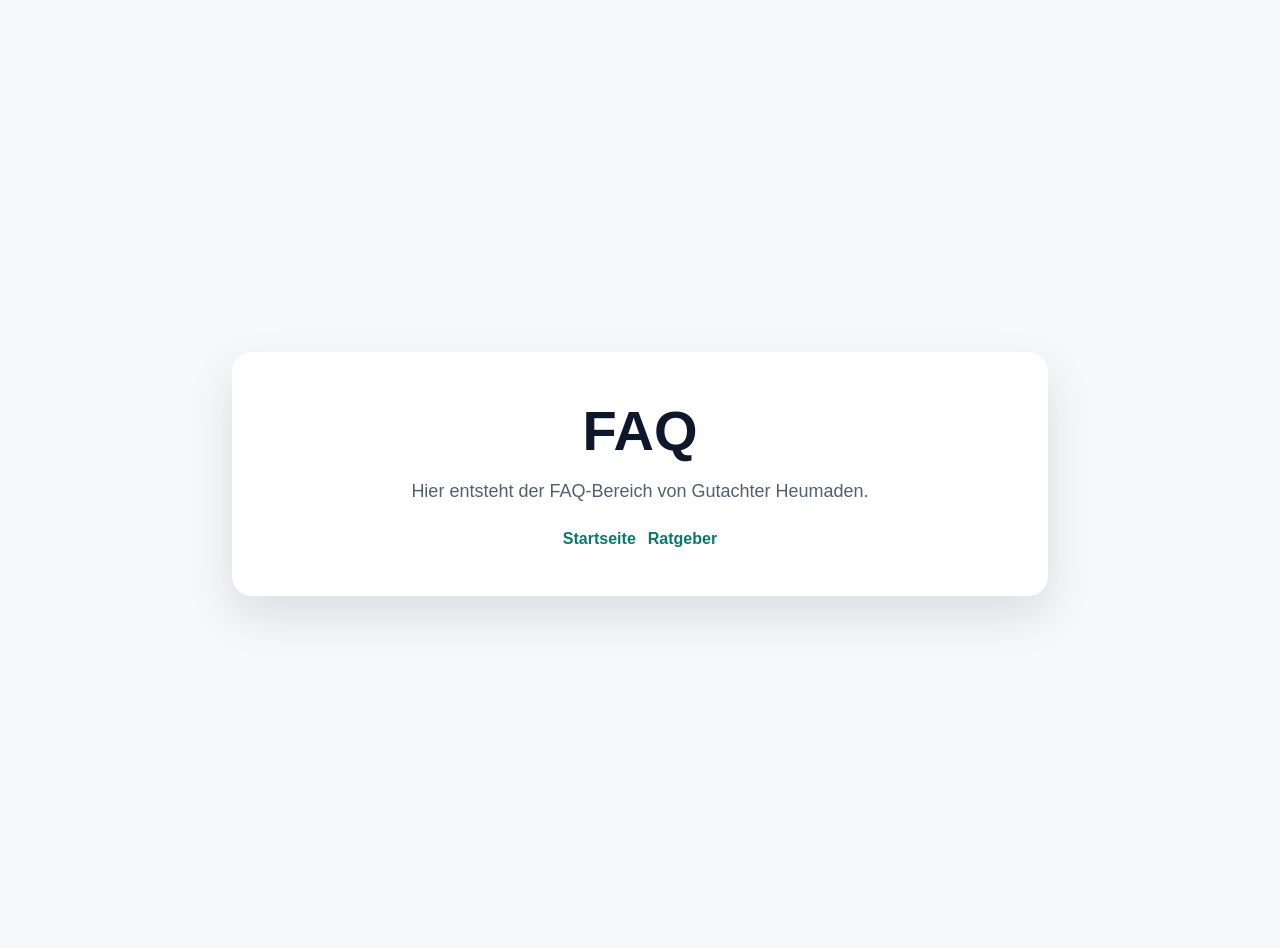
==== faq/index.html @ 3a368641 "Create static site structure" ====
<!doctype html>
<html lang="de">
<head>
  <meta charset="utf-8">
  <meta name="viewport" content="width=device-width, initial-scale=1">
  <title>FAQ | Gutachter Heumaden</title>
  <meta name="description" content="Häufige Fragen zu Gutachter Heumaden.">
  <link rel="stylesheet" href="../css/styles.css">
</head>
<body>
  <main>
    <h1>FAQ</h1>
    <p>Hier entsteht der FAQ-Bereich von Gutachter Heumaden.</p>
    <nav aria-label="Seitennavigation">
      <a href="../index.html">Startseite</a>
      <a href="../ratgeber/">Ratgeber</a>
    </nav>
  </main>
</body>
</html>
---- css/styles.css ----
:root {
  color-scheme: light;
  font-family: Arial, Helvetica, sans-serif;
  color: #1f2933;
  background: #f6f8fb;
}

body {
  margin: 0;
  min-height: 100vh;
  display: grid;
  place-items: center;
  padding: 24px;
}

main {
  width: min(720px, 100%);
  padding: 48px;
  border-radius: 20px;
  background: #ffffff;
  box-shadow: 0 20px 45px rgba(31, 41, 51, 0.12);
  text-align: center;
}

h1 {
  margin: 0 0 16px;
  font-size: clamp(2rem, 6vw, 3.5rem);
  line-height: 1.1;
  color: #0f172a;
}

p {
  margin: 0 auto 16px;
  max-width: 560px;
  font-size: 1.125rem;
  line-height: 1.6;
  color: #52606d;
}

nav {
  display: flex;
  flex-wrap: wrap;
  justify-content: center;
  gap: 12px;
  margin-top: 24px;
}

nav a {
  color: #0f766e;
  font-weight: 700;
  text-decoration: none;
}

nav a:hover,
nav a:focus {
  text-decoration: underline;
}
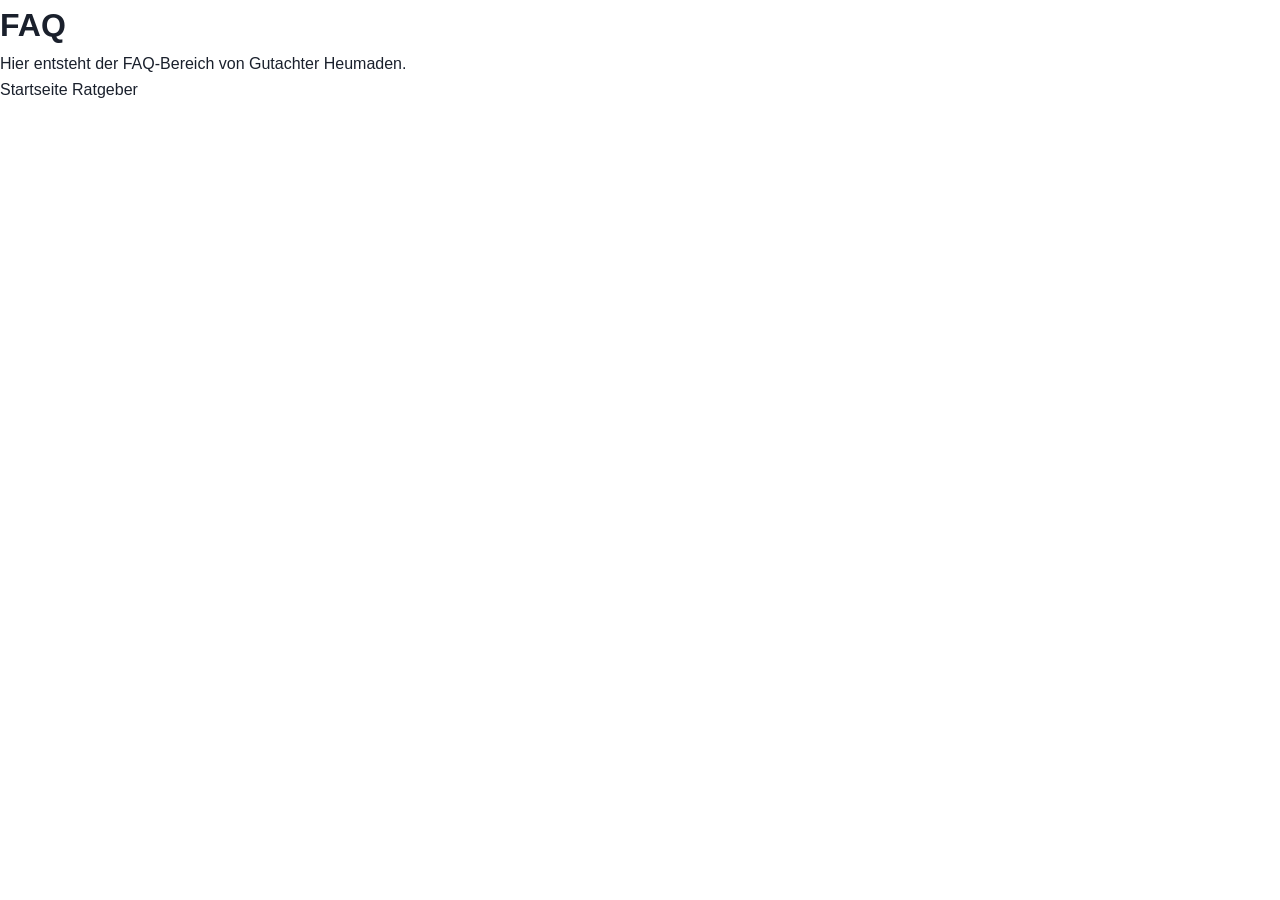
==== commit 3e5a71ed: "Optimize Gutachter Heumaden CSS" ====
--- a/faq/index.html
+++ b/faq/index.html
@@ -5,7 +5,7 @@
   <meta name="viewport" content="width=device-width, initial-scale=1">
   <title>FAQ | Gutachter Heumaden</title>
   <meta name="description" content="Häufige Fragen zu Gutachter Heumaden.">
-  <link rel="stylesheet" href="../css/styles.css">
+  <link rel="stylesheet" href="../css/style.css">
 </head>
 <body>
   <main>
--- a/css/style.css
+++ b/css/style.css
@@ -0,0 +1,4877 @@
+/* ========================================
+   Gutachter Heumaden — lokale Premium-Landingpage
+   Static Website Styles
+   ======================================== */
+
+/* Reset & Base */
+*, *::before, *::after {
+  box-sizing: border-box;
+  margin: 0;
+  padding: 0;
+}
+
+:root {
+  --primary: #1a365d;
+  --primary-light: #2d4a7c;
+  --accent: #E07A3A;
+  --accent-hover: #c96a2f;
+  --color-accent: var(--accent);
+  --accent-soft: rgba(224, 122, 58, 0.14);
+  --button-height: 54px;
+  --button-height-sm: 48px;
+  --button-radius: 14px;
+  --button-radius-lg: 20px;
+  --transition-fast: 0.2s ease;
+  --transition-base: 0.25s ease;
+  --text: #1a202c;
+  --text-light: #4a5568;
+  --bg: #ffffff;
+  --bg-alt: #f7fafc;
+  --bg-dark: #1a365d;
+  --border: #e2e8f0;
+  --radius: 12px;
+  --font-main: -apple-system, BlinkMacSystemFont, 'Segoe UI', Roboto, sans-serif;
+  --font-size-body: 1rem;
+  --line-height-body: 1.6;
+  --font-size-h2: clamp(1.6rem, 4vw, 2.2rem);
+  --line-height-h2: 1.25;
+  --font-size-h3: clamp(1.18rem, 2.5vw, 1.42rem);
+  --line-height-h3: 1.35;
+  --font-size-meta: 0.92rem;
+  --line-height-meta: 1.45;
+}
+
+html {
+  scroll-behavior: smooth;
+  scroll-padding-top: 80px;
+}
+
+body {
+  overflow-x: hidden;
+  font-family: var(--font-main);
+  color: var(--text);
+  background: var(--bg);
+  font-size: var(--font-size-body);
+  line-height: var(--line-height-body);
+  -webkit-font-smoothing: antialiased;
+}
+
+.container {
+  max-width: 1100px;
+  margin: 0 auto;
+  padding: 0 20px;
+}
+
+a {
+  color: inherit;
+  text-decoration: none;
+}
+
+img,
+svg {
+  max-width: 100%;
+}
+
+img {
+  display: block;
+}
+
+.header-spacer {
+  height: 70px;
+}
+
+
+/* ---- Header ---- */
+.header {
+  position: fixed;
+  top: 0;
+  left: 0;
+  right: 0;
+  z-index: 100;
+  background: var(--primary);
+  color: white;
+  height: 70px;
+  display: flex;
+  align-items: center;
+}
+
+.header-inner {
+  display: flex;
+  align-items: center;
+  justify-content: space-between;
+}
+
+.logo {
+  display: flex;
+  align-items: center;
+  gap: 10px;
+  font-weight: 700;
+  margin-right: 40px;
+}
+
+.logo-img {
+  width: 36px;
+  height: 36px;
+  border-radius: 4px;
+}
+
+.logo-text {
+  font-family: inherit;
+  font-size: 1.08rem;
+  font-weight: 650;
+  letter-spacing: 0.01em;
+}
+
+.nav {
+  display: flex;
+  gap: 24px;
+}
+
+.nav a {
+  font-family: inherit;
+  font-size: 0.93rem;
+  font-weight: 500;
+  letter-spacing: 0.01em;
+  opacity: 0.85;
+  transition: opacity var(--transition-fast);
+}
+
+.nav a:hover {
+  opacity: 1;
+}
+
+.menu-toggle {
+  display: none;
+  flex-direction: column;
+  gap: 5px;
+  background: none;
+  border: none;
+  cursor: pointer;
+  padding: 8px;
+  margin-left: auto;
+}
+
+.menu-toggle span {
+  display: block;
+  width: 24px;
+  height: 2px;
+  background: white;
+  border-radius: 2px;
+  transition: transform 0.3s, opacity 0.3s;
+}
+
+/* ---- Legal Pages Header & Utility Components ---- */
+.site-header {
+  position: sticky;
+  top: 0;
+  z-index: 90;
+  background: var(--primary);
+  color: #fff;
+  box-shadow: 0 8px 20px rgba(15, 23, 42, 0.12);
+}
+
+.site-header .nav {
+  min-height: 70px;
+  display: flex;
+  align-items: center;
+  justify-content: space-between;
+  gap: 24px;
+}
+
+.brand {
+  display: inline-flex;
+  align-items: center;
+  gap: 10px;
+  min-width: 0;
+  font-weight: 700;
+  letter-spacing: 0.01em;
+}
+
+.brand img {
+  width: 42px;
+  height: 42px;
+  border-radius: 6px;
+  flex: 0 0 auto;
+}
+
+.nav-toggle {
+  display: none;
+  min-height: 44px;
+  padding: 0 14px;
+  border: 1px solid rgba(255, 255, 255, 0.34);
+  border-radius: var(--button-radius);
+  background: rgba(255, 255, 255, 0.1);
+  color: #fff;
+  font: inherit;
+  font-weight: 650;
+}
+
+.nav-links {
+  list-style: none;
+  display: flex;
+  align-items: center;
+  gap: 18px;
+}
+
+.nav-links a {
+  opacity: 0.86;
+  font-size: 0.94rem;
+  font-weight: 550;
+  transition: opacity var(--transition-fast);
+}
+
+.nav-links a:hover {
+  opacity: 1;
+}
+
+.page {
+  padding-top: 72px;
+  padding-bottom: 72px;
+}
+
+.page h1,
+.page h2,
+.page h3 {
+  color: var(--primary);
+  line-height: 1.25;
+}
+
+.page h1 {
+  margin-bottom: 28px;
+  font-size: clamp(2rem, 5vw, 2.7rem);
+}
+
+.page h2 {
+  margin: 34px 0 12px;
+  font-size: clamp(1.35rem, 3vw, 1.65rem);
+}
+
+.page h3 {
+  margin: 24px 0 10px;
+  font-size: clamp(1.12rem, 2.4vw, 1.3rem);
+}
+
+.page p,
+.page li {
+  color: #2f425a;
+  line-height: 1.7;
+}
+
+.page ul {
+  margin: 0 0 18px 20px;
+}
+
+.page a {
+  color: var(--accent);
+  font-weight: 600;
+}
+
+.site-footer {
+  background: linear-gradient(180deg, #f9fbff 0%, #f3f7fc 100%);
+  color: #223548;
+  border-top: 1px solid #dfe8f3;
+  padding: 34px 0 24px;
+}
+
+.footer-grid {
+  display: grid;
+  grid-template-columns: minmax(0, 1.1fr) minmax(0, 1.4fr);
+  gap: 28px;
+  align-items: start;
+}
+
+.footer-brand {
+  margin-bottom: 10px;
+}
+
+.footer-grid p {
+  color: #4e647f;
+  line-height: 1.55;
+}
+
+.footer-button {
+  min-height: 44px;
+  padding: 0;
+  border: 0;
+  background: transparent;
+  color: #314d6d;
+  font: inherit;
+  font-size: 0.89rem;
+  font-weight: 500;
+  cursor: pointer;
+}
+
+.footer-button:hover {
+  color: #1f3958;
+}
+
+.copyright {
+  margin-top: 20px;
+  color: #5d728c;
+  font-size: 0.82rem;
+  text-align: center;
+}
+
+.button {
+  display: inline-flex;
+  align-items: center;
+  justify-content: center;
+  min-height: var(--button-height-sm);
+  padding: 0 22px;
+  border-radius: var(--button-radius);
+  border: 1px solid transparent;
+  background: var(--accent);
+  color: #fff;
+  font: inherit;
+  font-weight: 650;
+  cursor: pointer;
+  transition: background-color var(--transition-fast), border-color var(--transition-fast), transform var(--transition-fast);
+}
+
+.button:hover {
+  background: var(--accent-hover);
+}
+
+.button-secondary {
+  background: #fff;
+  color: var(--primary);
+  border-color: #cbd5e1;
+}
+
+.button-secondary:hover {
+  background: #f8fafc;
+}
+
+.cookie-banner {
+  position: fixed;
+  left: 20px;
+  right: 20px;
+  bottom: 20px;
+  z-index: 300;
+  max-width: 860px;
+  margin: 0 auto;
+  padding: 16px 18px;
+  border: 1px solid var(--border);
+  border-radius: 14px;
+  background: rgba(255, 255, 255, 0.98);
+  box-shadow: 0 14px 32px rgba(15, 23, 42, 0.18);
+}
+
+.cookie-banner[hidden] {
+  display: none;
+}
+
+.cookie-banner p {
+  color: #2f425a;
+  font-size: 0.95rem;
+  line-height: 1.5;
+}
+
+.actions {
+  display: flex;
+  flex-wrap: wrap;
+  gap: 10px;
+  margin-top: 12px;
+}
+
+.actions.compact {
+  justify-content: flex-end;
+}
+
+.floating-actions {
+  position: fixed;
+  right: 25px;
+  bottom: 25px;
+  z-index: 9999;
+}
+
+.floating-button {
+  display: inline-flex;
+  align-items: center;
+  justify-content: center;
+  min-height: 46px;
+  padding: 0 16px;
+  border-radius: 999px;
+  background: var(--accent);
+  color: #fff;
+  font-weight: 700;
+  box-shadow: 0 10px 24px rgba(224, 122, 58, 0.34);
+  transition: background-color var(--transition-fast), transform var(--transition-fast), box-shadow var(--transition-fast);
+}
+
+.floating-button:hover {
+  background: var(--accent-hover);
+  transform: translateY(-2px);
+  box-shadow: 0 12px 28px rgba(201, 106, 47, 0.36);
+}
+
+.floating-button.whatsapp {
+  background: #25D366;
+  box-shadow: 0 8px 22px rgba(15, 23, 42, 0.22);
+}
+
+.floating-button.whatsapp:hover {
+  background: #1ebe5d;
+}
+
+
+/* ---- Hero ---- */
+.hero {
+  position: relative;
+  min-height: 90vh;
+  display: flex;
+  align-items: center;
+  justify-content: center;
+  background: url('../images/blauer-kotfluegel-unfallschaden.webp') center/cover no-repeat;
+  color: white;
+  text-align: center;
+  padding: 120px 20px 80px;
+}
+
+.hero-overlay {
+  position: absolute;
+  inset: 0;
+  background:
+    radial-gradient(circle at 50% 34%, rgba(255, 255, 255, 0.08) 0%, rgba(255, 255, 255, 0) 34%),
+    linear-gradient(180deg, rgba(12, 28, 52, 0.9) 0%, rgba(26, 54, 93, 0.76) 48%, rgba(12, 28, 52, 0.82) 100%);
+}
+
+.hero-cost-badge {
+  position: absolute;
+  top: 74px;
+  right: clamp(18px, 5vw, 80px);
+  z-index: 1;
+  width: clamp(160px, 18vw, 230px);
+  aspect-ratio: 1 / 1;
+}
+
+.hero-cost-badge-svg {
+  width: 100%;
+  height: 100%;
+  display: block;
+}
+
+.hero-cost-badge-shape {
+  fill: url(#heroBadgeGradient);
+  stroke: rgba(255, 244, 226, 0.62);
+  stroke-width: 1.35;
+  filter: url(#heroBadgeDropShadow);
+}
+
+.hero-cost-badge-highlight {
+  fill: url(#heroBadgeInnerGlow);
+  stroke: rgba(255, 255, 255, 0.14);
+  stroke-width: 0.85;
+  opacity: 0.88;
+}
+
+.hero-cost-badge-text {
+  fill: rgba(255, 251, 244, 0.99);
+  font-family: "Poppins", sans-serif;
+  font-size: 24px;
+  font-weight: 600;
+  letter-spacing: 0.006em;
+  text-shadow: 0 0.8px 1.6px rgba(38, 23, 12, 0.18);
+}
+
+.hero-content {
+  position: relative;
+  z-index: 1;
+  width: min(100%, 760px);
+  max-width: 760px;
+  transform: translateY(-24px);
+}
+
+.hero-badge {
+  display: inline-block;
+  max-width: 100%;
+  font-size: 1.03rem;
+  font-weight: 600;
+  letter-spacing: 2.3px;
+  color: var(--accent);
+  margin-bottom: 20px;
+}
+
+.hero h1 {
+  font-family: Georgia, serif;
+  font-size: clamp(2rem, 6vw, 3.5rem);
+  font-weight: 700;
+  line-height: 1.15;
+  margin-bottom: 20px;
+}
+
+.hero-sub {
+  font-size: 1.1rem;
+  opacity: 0.9;
+  margin-bottom: 32px;
+  max-width: 620px;
+  margin-left: auto;
+  margin-right: auto;
+}
+
+.hero-buttons {
+  display: flex;
+  gap: 12px;
+  justify-content: center;
+  align-items: center;
+  flex-wrap: wrap;
+}
+
+.hero-primary-group {
+  display: flex;
+}
+
+.hero-main-cta-desktop {
+  display: inline;
+}
+
+.hero-main-cta-mobile {
+  display: none;
+}
+
+.hero-icon-cta {
+  display: none;
+  min-width: 44px;
+  min-height: 44px;
+  padding: 0;
+}
+
+
+.hero-mobile-only {
+  display: none;
+}
+
+@media (max-width: 1023px) {
+  .hero-mobile-only {
+    display: inline-flex;
+  }
+}
+
+@media (min-width: 1024px) {
+  .hero-cta-phone,
+  .hero-cta-whatsapp {
+    display: none !important;
+  }
+}
+
+.hero-main-cta {
+  min-height: 44px;
+}
+
+.hero-icon-cta-phone,
+.hero-icon-cta-whatsapp,
+.process-card-cta-phone,
+.process-card-cta-whatsapp {
+  color: #fff;
+}
+
+
+.hero-about-cta {
+  min-height: 44px;
+}
+
+.hero-services-cta {
+  display: none;
+}
+
+.cost-footnote {
+  margin: 20px auto 0;
+  max-width: 760px;
+  font-size: 0.82rem;
+  line-height: 1.5;
+  color: rgba(255, 255, 255, 0.9);
+  text-align: center;
+  text-wrap: balance;
+}
+
+/* ---- Buttons ---- */
+.btn {
+  display: inline-flex;
+  align-items: center;
+  justify-content: center;
+  gap: 8px;
+  min-height: var(--button-height-sm);
+  padding: 0 24px;
+  font-family: inherit;
+  font-size: 0.98rem;
+  font-weight: 650;
+  line-height: 1.1;
+  letter-spacing: 0.01em;
+  text-align: center;
+  border-radius: var(--button-radius);
+  border: 1px solid transparent;
+  cursor: pointer;
+  touch-action: manipulation;
+  transition: background-color var(--transition-fast), border-color var(--transition-fast), box-shadow var(--transition-fast), transform var(--transition-fast);
+}
+
+.btn svg {
+  display: block;
+  flex: 0 0 auto;
+}
+
+.btn:active {
+  transform: scale(0.98);
+}
+
+.btn-primary {
+  background: var(--accent);
+  color: white;
+  box-shadow: 0 8px 18px rgba(224, 122, 58, 0.24);
+}
+
+.btn-primary:hover {
+  background: var(--accent-hover);
+  box-shadow: 0 10px 22px rgba(201, 106, 47, 0.3);
+}
+
+.btn-secondary {
+  background: rgba(255, 255, 255, 0.14);
+  color: white;
+  border-color: rgba(255, 255, 255, 0.34);
+}
+
+.btn-secondary:hover {
+  background: rgba(255, 255, 255, 0.24);
+  border-color: rgba(255, 255, 255, 0.5);
+}
+
+.btn-full {
+  width: 100%;
+}
+
+.btn-ghost {
+  background: transparent;
+  color: var(--primary);
+  border-color: #cbd5e1;
+  box-shadow: none;
+}
+
+.btn-ghost:hover {
+  background: #f8fafc;
+  border-color: #b8c6d8;
+}
+
+
+.legal-title {
+  font-family: inherit;
+  font-size: 2rem;
+  line-height: 1.25;
+  margin-bottom: 32px;
+  font-weight: 700;
+  letter-spacing: 0.01em;
+}
+
+/* ---- Sections ---- */
+.section {
+  padding: 64px 0;
+}
+
+.section-alt {
+  background: var(--bg-alt);
+}
+
+.section-dark {
+  background: var(--bg-dark);
+  color: white;
+}
+
+.section-title {
+  font-family: var(--font-main);
+  font-size: var(--font-size-h2);
+  font-weight: 700;
+  line-height: var(--line-height-h2);
+  letter-spacing: 0.01em;
+  text-align: center;
+  margin-bottom: 12px;
+}
+
+.section-title.light {
+  color: white;
+}
+
+.section-subtitle {
+  text-align: center;
+  color: var(--text-light);
+  max-width: 600px;
+  margin: 0 auto 48px;
+  font-size: 1rem;
+}
+
+.section-subtitle.light {
+  color: rgba(255,255,255,0.7);
+}
+
+.section-note {
+  text-align: center;
+  margin-top: 32px;
+  font-weight: 600;
+  color: var(--accent);
+  font-size: 1rem;
+}
+
+/* ---- Grid ---- */
+.grid {
+  display: grid;
+  gap: 20px;
+}
+
+.grid-2 {
+  grid-template-columns: repeat(2, 1fr);
+}
+
+/* ---- Cards (Leistungen) ---- */
+.card {
+  background: white;
+  border: 1px solid var(--border);
+  border-radius: var(--radius);
+  padding: 28px;
+  transition: box-shadow 0.3s ease, transform 0.3s ease, border-color 0.3s ease;
+}
+
+.card:hover {
+  box-shadow: 0 18px 44px rgba(15, 23, 42, 0.12);
+  transform: translateY(-4px);
+  border-color: #d3dce7;
+}
+
+.card-icon {
+  display: inline-flex;
+  align-items: center;
+  justify-content: center;
+  width: 48px;
+  height: 48px;
+  background: #fff3e8;
+  color: var(--accent);
+  border-radius: 10px;
+  margin-bottom: 16px;
+}
+
+.card h3 {
+  font-family: var(--font-main);
+  font-size: var(--font-size-h3);
+  font-weight: 700;
+  line-height: var(--line-height-h3);
+  margin-bottom: 8px;
+}
+
+.card p {
+  color: var(--text-light);
+  font-size: 1rem;
+}
+
+.services-grid {
+  gap: 26px;
+}
+
+.service-card {
+  position: relative;
+  display: flex;
+  flex-direction: column;
+  padding: 24px;
+  border-radius: 16px;
+  background: linear-gradient(180deg, #ffffff 0%, #fbfdff 100%);
+  height: 100%;
+}
+
+.service-card .card-icon {
+  width: 54px;
+  height: 54px;
+  border-radius: 14px;
+  margin-bottom: 18px;
+  background: linear-gradient(145deg, #fff4ea, #ffe9d8);
+  box-shadow: inset 0 0 0 1px rgba(224, 122, 58, 0.18);
+}
+
+.service-card h3 {
+  font-family: var(--font-main);
+  font-size: var(--font-size-h3);
+  font-weight: 700;
+  line-height: var(--line-height-h3);
+  color: #12253f;
+  margin-bottom: 10px;
+}
+
+.service-card > p {
+  margin-bottom: 14px;
+  line-height: 1.6;
+}
+
+.service-points {
+  list-style: none;
+  margin: 0;
+  display: grid;
+  gap: 8px;
+}
+
+.service-points li {
+  position: relative;
+  padding-left: 18px;
+  color: #334155;
+  font-size: var(--font-size-body);
+  line-height: var(--line-height-body);
+}
+
+.service-points li::before {
+  content: "";
+  position: absolute;
+  left: 0;
+  top: 0.58rem;
+  width: 8px;
+  height: 8px;
+  border-radius: 50%;
+  background: var(--accent);
+  box-shadow: 0 0 0 4px rgba(224, 122, 58, 0.14);
+}
+
+.service-note {
+  margin-top: auto;
+  color: #1f3f68;
+  font-weight: 600;
+  font-size: var(--font-size-meta);
+  line-height: var(--line-height-meta);
+  border-top: 1px solid #e2e8f0;
+  padding-top: 14px;
+}
+
+.services-trust-block {
+  margin-top: 42px;
+  padding: 34px;
+  border-radius: 18px;
+  border: 1px solid #d7e2ee;
+  background: linear-gradient(160deg, #fafdff 0%, #eff5fc 100%);
+  box-shadow: 0 14px 34px rgba(15, 23, 42, 0.06);
+}
+
+.services-trust-block h3,
+.services-trust-title {
+  font-family: var(--font-main);
+  font-size: var(--font-size-h3);
+  font-weight: 700;
+  line-height: var(--line-height-h3);
+  color: #12253f;
+  margin-bottom: 10px;
+}
+
+.services-trust-intro {
+  color: #3b4d65;
+  max-width: 78ch;
+  line-height: 1.65;
+  margin-bottom: 24px;
+}
+
+.services-trust-columns {
+  display: grid;
+  grid-template-columns: repeat(3, minmax(0, 1fr));
+  gap: 30px;
+}
+
+.services-trust-group {
+  min-width: 0;
+}
+
+.services-trust-group + .services-trust-group {
+  border-left: 1px solid #d4e0ed;
+  padding-left: 30px;
+}
+
+.services-trust-group h3 {
+  margin: 0 0 14px;
+  font-family: var(--font-main);
+  font-size: var(--font-size-h3);
+  line-height: var(--line-height-h3);
+  font-weight: 700;
+  letter-spacing: 0.01em;
+  color: #1f3a59;
+}
+
+.services-trust-list {
+  list-style: none;
+  display: grid;
+  gap: 12px;
+}
+
+.services-trust-list li {
+  position: relative;
+  padding-left: 32px;
+  color: #2f425a;
+  line-height: 1.58;
+}
+
+.services-trust-list li::before {
+  content: "✓";
+  position: absolute;
+  left: 0;
+  top: 0.12rem;
+  width: 20px;
+  height: 20px;
+  display: inline-flex;
+  align-items: center;
+  justify-content: center;
+  border-radius: 999px;
+  background: var(--accent-soft);
+  box-shadow: inset 0 0 0 1px rgba(224, 122, 58, 0.24);
+  color: var(--accent);
+  font-weight: 700;
+  font-size: 0.82rem;
+}
+
+.process-section {
+  margin-top: 42px;
+}
+
+.process-section-header {
+  margin-bottom: 20px;
+  text-align: center;
+}
+
+.process-title {
+  font-family: var(--font-main);
+  font-size: var(--font-size-h3);
+  line-height: var(--line-height-h3);
+  font-weight: 700;
+  color: #12253f;
+  margin-bottom: 12px;
+}
+
+.process-intro {
+  color: #3b4d65;
+  max-width: 760px;
+  margin: 0 auto;
+}
+
+.process-slider-wrap {
+  position: relative;
+  display: flex;
+  align-items: center;
+  gap: 12px;
+  overflow: visible;
+}
+
+.process-slider {
+  --process-columns: 3;
+  --process-gap: 18px;
+  display: grid;
+  grid-auto-flow: column;
+  grid-auto-rows: 1fr;
+  grid-auto-columns: calc((100% - (var(--process-columns) - 1) * var(--process-gap)) / var(--process-columns));
+  align-items: stretch;
+  gap: var(--process-gap);
+  overflow-x: auto;
+  scroll-snap-type: x mandatory;
+  scroll-behavior: smooth;
+  scrollbar-width: none;
+  -webkit-overflow-scrolling: touch;
+  width: 100%;
+  padding: 4px 0 10px;
+}
+
+.process-slider::-webkit-scrollbar {
+  display: none;
+}
+
+.process-card {
+  display: flex;
+  flex-direction: column;
+  align-items: center;
+  justify-content: flex-start;
+  gap: 10px;
+  text-align: center;
+  scroll-snap-align: start;
+  min-height: 292px;
+  height: 100%;
+  border: 1px solid #dce6f1;
+  border-radius: 20px;
+  background: #ffffff;
+  padding: 22px 20px 20px;
+  box-shadow: 0 10px 30px rgba(15, 23, 42, 0.08);
+  transition: transform 0.25s ease, box-shadow 0.25s ease, opacity 0.25s ease, border-color 0.25s ease;
+  transform-origin: center center;
+  opacity: 0.72;
+}
+
+.process-card-dummy {
+  align-items: stretch;
+  justify-content: flex-start;
+  background: var(--primary);
+  border-color: #dce6f1;
+  box-shadow: 0 10px 30px rgba(15, 23, 42, 0.08);
+  opacity: 1;
+  pointer-events: none;
+  overflow: hidden;
+  padding: 0;
+}
+
+.process-card-dummy-image {
+  width: 100%;
+  height: 62%;
+  object-fit: cover;
+  display: block;
+  flex: 0 0 62%;
+}
+
+.process-card-dummy::after {
+  content: "";
+  display: block;
+  width: 100%;
+  flex: 1 1 auto;
+  background: var(--primary);
+}
+
+
+.process-card-dummy-left,
+.process-card-dummy-right {
+  align-items: center;
+  justify-content: center;
+}
+
+.process-card-dummy-left::after,
+.process-card-dummy-right::after {
+  display: none;
+}
+
+.process-card-dummy-left .process-card-dummy-image,
+.process-card-dummy-right .process-card-dummy-image {
+  width: 100%;
+  height: 100%;
+  max-width: 100%;
+  max-height: 100%;
+  object-fit: contain;
+  object-position: center center;
+  display: block;
+  flex: 0 1 auto;
+}
+
+.process-card.card-0 .process-card-image-wrapper,
+.process-card.card-7 .process-card-image-wrapper {
+  width: 100%;
+  height: 100%;
+  display: flex;
+  align-items: center;
+  justify-content: center;
+  background: var(--primary);
+  padding: 0;
+  margin: 0;
+  overflow: hidden;
+  box-sizing: border-box;
+}
+
+.process-card.card-0 .process-card-dummy-image,
+.process-card.card-7 .process-card-dummy-image {
+  display: block;
+  max-width: 100%;
+  max-height: 100%;
+  width: auto;
+  height: auto;
+  object-fit: contain;
+  object-position: center center;
+  margin: 0 auto;
+}
+
+.process-step-badge {
+  display: inline-flex;
+  align-items: center;
+  justify-content: center;
+  min-height: 30px;
+  padding: 6px 12px;
+  border-radius: 999px;
+  margin-bottom: 8px;
+  background: var(--accent-soft);
+  color: #a5511f;
+  font-size: 0.84rem;
+  font-weight: 700;
+  letter-spacing: 0.01em;
+}
+
+.process-card-cta-wrap {
+  display: flex;
+  justify-content: center;
+  margin-top: 12px;
+  width: 100%;
+}
+
+.process-card-cta-highlight {
+  min-width: 168px;
+}
+
+.process-card-title {
+  color: #12253f;
+  font-family: var(--font-main);
+  font-size: 1.12rem;
+  line-height: 1.45;
+  font-weight: 700;
+  margin: 0;
+  min-height: 3.2rem;
+  display: flex;
+  align-items: center;
+  justify-content: center;
+}
+
+.process-card-text {
+  color: #3f5168;
+  font-size: 0.98rem;
+  line-height: 1.5;
+  width: 100%;
+  max-width: 34ch;
+  margin: 0 auto;
+  min-height: 7.2em;
+  display: flex;
+  align-items: flex-start;
+  text-wrap: pretty;
+}
+
+.process-card-ctas {
+  display: flex;
+  gap: 10px;
+  justify-content: center;
+  flex-wrap: wrap;
+  margin-top: auto;
+  padding-top: 8px;
+}
+
+.process-card-cta {
+  display: inline-flex;
+  align-items: center;
+  justify-content: center;
+  gap: 7px;
+  min-height: 40px;
+  padding: 8px 14px;
+  border-radius: 14px;
+  border: 0;
+  text-decoration: none;
+  font-size: 0.86rem;
+  font-weight: 650;
+  line-height: 1;
+  color: #fff;
+  background: var(--accent);
+  box-shadow: 0 8px 16px rgba(224, 122, 58, 0.24);
+  transition: background-color 0.25s ease, transform 0.25s ease, box-shadow 0.25s ease;
+}
+
+.process-card.is-active {
+  transform: scale(1.035);
+  border-color: rgba(224, 122, 58, 0.35);
+  box-shadow: 0 22px 45px rgba(15, 23, 42, 0.16);
+  opacity: 1;
+  z-index: 2;
+}
+
+.process-nav,
+.process-nav-prev,
+.process-nav-next {
+  width: 42px;
+  height: 42px;
+  border: 1px solid #d2dfec;
+  border-radius: 999px;
+  background: #fff;
+  color: #2a4769;
+  box-shadow: 0 8px 18px rgba(15, 23, 42, 0.1);
+  cursor: pointer;
+  transition: background-color 0.2s ease, border-color 0.2s ease, transform 0.2s ease;
+}
+
+.process-nav:hover,
+.process-nav-prev:hover,
+.process-nav-next:hover {
+  background: #f4f8fc;
+  border-color: #becfe1;
+  transform: translateY(-1px);
+}
+
+.process-nav:disabled,
+.process-nav-prev:disabled,
+.process-nav-next:disabled {
+  opacity: 0.4;
+  cursor: not-allowed;
+  transform: none;
+}
+
+.process-dots {
+  display: flex;
+  justify-content: center;
+  align-items: center;
+  gap: 8px;
+  margin-top: 18px;
+}
+
+.process-dot {
+  width: 8px;
+  height: 8px;
+  border-radius: 999px;
+  border: 0;
+  padding: 0;
+  background: #d6dbe2;
+  cursor: pointer;
+  transition: width 0.25s ease, transform 0.2s ease, background-color 0.25s ease;
+}
+
+.process-dot.is-active {
+  background: var(--accent);
+  width: 22px;
+  transform: none;
+}
+
+@media (hover: hover) and (pointer: fine) {
+  .process-card:hover {
+    transform: translateY(-6px);
+    box-shadow: 0 20px 40px rgba(15, 23, 42, 0.12);
+    opacity: 0.92;
+  }
+
+  .process-card.is-active:hover {
+    transform: scale(1.035) translateY(-4px);
+    box-shadow: 0 24px 48px rgba(15, 23, 42, 0.18);
+    opacity: 1;
+  }
+
+  .process-card-dummy:hover,
+  .process-card-dummy.is-active:hover {
+    transform: none;
+    box-shadow: 0 14px 34px rgba(17, 45, 33, 0.24);
+    opacity: 1;
+  }
+
+  .process-card-cta:hover {
+    background: var(--accent-hover);
+    transform: translateY(-2px);
+    box-shadow: 0 12px 20px rgba(201, 106, 47, 0.28);
+  }
+}
+
+/* ---- About ---- */
+.about-grid {
+  display: grid;
+  grid-template-columns: 300px 1fr;
+  gap: 48px;
+  align-items: start;
+}
+
+.about-image img {
+  width: 100%;
+  height: auto;
+  border-radius: var(--radius);
+  object-fit: cover;
+}
+
+.about-text h2 {
+  font-family: var(--font-main);
+  font-size: var(--font-size-h2);
+  line-height: var(--line-height-h2);
+  letter-spacing: 0.01em;
+  margin-bottom: 8px;
+}
+
+.about-location {
+  color: var(--accent);
+  font-weight: 500;
+  font-family: var(--font-main);
+  font-size: var(--font-size-body);
+  line-height: var(--line-height-body);
+  margin-bottom: 20px;
+}
+
+.about-text p {
+  color: var(--text-light);
+  font-family: var(--font-main);
+  font-size: var(--font-size-body);
+  line-height: var(--line-height-body);
+  margin-bottom: 16px;
+}
+
+.about-trust-title {
+  color: var(--text-light);
+  font-family: var(--font-main);
+  font-size: var(--font-size-h3);
+  font-weight: 700;
+  line-height: var(--line-height-h3);
+  margin-bottom: 16px;
+}
+
+.about-trust-list {
+  margin: 0 0 16px;
+  padding-left: 1.2rem;
+  list-style: disc;
+}
+
+.about-trust-list li {
+  color: var(--text-light);
+  font-family: var(--font-main);
+  font-size: var(--font-size-body);
+  line-height: var(--line-height-body);
+  margin-bottom: 10px;
+}
+
+.about-badges {
+  display: flex;
+  flex-wrap: wrap;
+  gap: 8px;
+  margin-top: 20px;
+}
+
+.badge {
+  display: inline-block;
+  padding: 6px 14px;
+  background: #e8f0fe;
+  color: var(--primary);
+  border-radius: 20px;
+  font-family: var(--font-main);
+  font-size: var(--font-size-meta);
+  font-weight: 500;
+  line-height: var(--line-height-meta);
+}
+
+/* ---- Tags (Einzugsgebiet) ---- */
+.tags {
+  display: flex;
+  flex-wrap: wrap;
+  gap: 10px;
+  justify-content: center;
+  margin-bottom: 32px;
+}
+
+.tag {
+  display: inline-flex;
+  align-items: center;
+  gap: 6px;
+  padding: 8px 16px;
+  border: 1px solid var(--border);
+  border-radius: 20px;
+  font-family: var(--font-main);
+  font-size: var(--font-size-meta);
+  line-height: var(--line-height-meta);
+  background: white;
+}
+
+.map-container {
+  min-height: 350px;
+  border-radius: var(--radius);
+  overflow: hidden;
+  box-shadow: 0 2px 12px rgba(0,0,0,0.1);
+  border: 1px solid var(--border);
+  background: #f8fafc;
+}
+
+.map-container iframe {
+  width: 100%;
+  height: 350px;
+  border: 0;
+  display: block;
+}
+
+.map-placeholder {
+  min-height: 350px;
+  padding: 28px;
+  display: flex;
+  flex-direction: column;
+  gap: 14px;
+  justify-content: center;
+  align-items: flex-start;
+}
+
+.map-placeholder h3 {
+  font-family: var(--font-main);
+  font-size: var(--font-size-h3);
+  line-height: var(--line-height-h3);
+  font-weight: 700;
+  color: #12253f;
+}
+
+.map-placeholder p {
+  color: var(--text-light);
+  max-width: 64ch;
+}
+
+.map-consent-btn {
+  margin-top: 4px;
+}
+
+/* ---- USP Cards ---- */
+.usp-section {
+  margin: -46px auto 8px;
+  padding: 0 20px;
+  position: relative;
+  z-index: 3;
+}
+
+.usp-container {
+  width: min(100%, 460px);
+  margin: 0 auto;
+  display: flex;
+  flex-direction: column;
+  gap: 14px;
+}
+
+.usp-card {
+  width: 100%;
+  max-width: 100%;
+  height: 64px;
+  background: linear-gradient(135deg, #1f2937, #111827);
+  border-radius: 20px;
+  padding: 0 18px;
+  display: flex;
+  align-items: center;
+  gap: 14px;
+  box-shadow: 0 8px 20px rgba(0,0,0,0.25);
+  border: 1px solid rgba(255, 255, 255, 0.08);
+  transition: transform 0.25s ease, box-shadow 0.25s ease, border-color 0.25s ease;
+}
+
+.usp-icon {
+  width: 28px;
+  height: 28px;
+  min-width: 28px;
+  flex-shrink: 0;
+  border-radius: 50%;
+  background: rgba(224, 122, 58, 0.95);
+  color: #fff;
+  display: inline-flex;
+  align-items: center;
+  justify-content: center;
+}
+
+.usp-icon img {
+  width: 18px;
+  height: 18px;
+  object-fit: contain;
+  display: block;
+}
+
+.usp-text {
+  display: flex;
+  flex-direction: column;
+  justify-content: center;
+  gap: 2px;
+}
+
+.usp-title {
+  font-size: 16px;
+  font-weight: 600;
+  line-height: 1.2;
+  color: #fff;
+}
+
+.usp-subtext {
+  font-size: 13px;
+  font-weight: 400;
+  line-height: 1.25;
+  color: rgba(255,255,255,0.7);
+}
+
+@media (hover: hover) and (pointer: fine) {
+  .usp-card:hover {
+    transform: translateY(-3px);
+    border-color: rgba(255, 255, 255, 0.2);
+    box-shadow: 0 14px 28px rgba(0, 0, 0, 0.28);
+  }
+}
+
+@media (max-width: 768px) {
+  .usp-section {
+    margin-top: 30px;
+    margin-bottom: 10px;
+    padding: 0 16px;
+  }
+
+  .usp-container {
+    width: 100%;
+    max-width: 320px;
+    margin: 0 auto;
+    gap: 9px;
+  }
+
+  .usp-card {
+    min-height: 72px;
+    height: auto;
+    border-radius: 15px;
+    padding: 8px 13px;
+    gap: 9px;
+    background:
+      linear-gradient(145deg, rgba(100, 164, 245, 0.16) 0%, rgba(44, 109, 191, 0.2) 36%, rgba(16, 54, 106, 0.9) 100%),
+      linear-gradient(172deg, rgba(10, 25, 50, 0.78) 0%, rgba(9, 23, 47, 0.94) 100%);
+    border: 1px solid rgba(248, 252, 255, 0.52);
+    box-shadow:
+      0 7px 18px rgba(7, 21, 43, 0.2),
+      inset 0 1px 0 rgba(255, 255, 255, 0.08);
+    align-items: center;
+  }
+
+  .usp-icon {
+    width: 34px;
+    height: 34px;
+    min-width: 34px;
+    border-radius: 0;
+    background: transparent;
+  }
+
+  .usp-icon img {
+    width: 26px;
+    height: 26px;
+  }
+
+  .usp-text {
+    gap: 2px;
+  }
+
+  .usp-title {
+    font-size: 0.98rem;
+    font-weight: 700;
+    line-height: 1.14;
+  }
+
+  .usp-subtext {
+    font-size: 0.79rem;
+    line-height: 1.18;
+    color: rgba(255, 255, 255, 0.83);
+  }
+
+}
+
+@media (max-width: 768px) and (hover: none) {
+  .usp-card:active {
+    transform: translateY(-1px) scale(0.996);
+    border-color: rgba(255, 255, 255, 0.78);
+    box-shadow:
+      0 14px 28px rgba(6, 17, 36, 0.32),
+      inset 0 1px 0 rgba(255, 255, 255, 0.12);
+  }
+}
+
+
+@media (min-width: 992px) {
+  .usp-section {
+    margin-top: 26px;
+    margin-bottom: 24px;
+    padding: 0 12px;
+  }
+
+  .usp-container {
+    width: 100%;
+    max-width: 1200px;
+    margin: 0 auto;
+    background: linear-gradient(135deg, #1c3f70 0%, #17345d 52%, #132c50 100%);
+    border-radius: 24px;
+    padding: 10px 24px;
+    display: grid;
+    grid-template-columns: repeat(3, minmax(0, 1fr));
+    gap: 0;
+    box-shadow: 0 14px 34px rgba(10, 24, 46, 0.2);
+    border: 3px solid rgba(255, 255, 255, 0.82);
+    box-sizing: border-box;
+  }
+
+  .usp-card {
+    height: auto;
+    min-height: 126px;
+    border-radius: 0;
+    border: 0;
+    background: transparent;
+    box-shadow: none;
+    padding: 24px 38px;
+    gap: 24px;
+    transition: transform 0.3s ease, box-shadow 0.3s ease, background-color 0.3s ease;
+    position: relative;
+  }
+
+  .usp-card::before {
+    content: "";
+    position: absolute;
+    left: 0;
+    top: 50%;
+    transform: translateY(-50%);
+    width: 1px;
+    height: 70%;
+    background: rgba(255, 255, 255, 0.2);
+  }
+
+  .usp-card + .usp-card {
+    border-left: 0;
+  }
+
+  .usp-card:first-child::before {
+    display: none;
+  }
+
+  .usp-card:nth-child(3) {
+    background: linear-gradient(135deg, rgba(255, 255, 255, 0.06), rgba(255, 255, 255, 0.02));
+    box-shadow: inset 0 0 0 1px rgba(255, 255, 255, 0.09), 0 10px 22px rgba(7, 17, 34, 0.16);
+    border-radius: 16px;
+  }
+
+  .usp-icon {
+    width: 66px;
+    height: 66px;
+    min-width: 66px;
+    border-radius: 0;
+    background: transparent;
+  }
+
+  .usp-icon img {
+    width: 44px;
+    height: 44px;
+  }
+
+  .usp-text {
+    gap: 8px;
+  }
+
+  .usp-title {
+    font-size: 1.52rem;
+    font-weight: 750;
+    line-height: 1.16;
+    color: #fff;
+  }
+
+  .usp-subtext {
+    font-size: 0.98rem;
+    font-weight: 500;
+    line-height: 1.35;
+    color: rgba(255, 255, 255, 0.74);
+  }
+
+}
+
+
+.usp-section + .section {
+  padding-top: 0;
+}
+
+.usp-section + .section .process-section {
+  margin-top: -54px;
+}
+
+@media (max-width: 768px) {
+  .usp-section + .section .process-section {
+    margin-top: 20px;
+  }
+}
+
+@media (min-width: 992px) {
+  .usp-section + .section .process-section {
+    margin-top: 2px;
+  }
+}
+@media (hover: hover) and (pointer: fine) and (min-width: 992px) {
+  .usp-card:hover {
+    transform: translateY(-3px);
+    background-color: rgba(255, 255, 255, 0.04);
+    box-shadow: 0 14px 24px rgba(9, 22, 41, 0.2);
+  }
+
+  .usp-card:nth-child(3):hover {
+    box-shadow: inset 0 0 0 1px rgba(255, 255, 255, 0.15), 0 16px 30px rgba(7, 17, 34, 0.24);
+  }
+}
+
+/* ---- Benefit Cards ---- */
+.benefit-card {
+  background: var(--primary-light);
+  border-radius: var(--radius);
+  padding: 28px;
+  color: white;
+}
+
+.benefit-icon {
+  display: inline-flex;
+  align-items: center;
+  justify-content: center;
+  width: 48px;
+  height: 48px;
+  background: var(--accent);
+  border-radius: 10px;
+  margin-bottom: 16px;
+}
+
+.benefit-card h3 {
+  font-family: var(--font-main);
+  font-size: var(--font-size-h3);
+  line-height: var(--line-height-h3);
+  font-weight: 700;
+  margin-bottom: 8px;
+}
+
+.benefit-card p {
+  opacity: 0.85;
+  font-size: 0.98rem;
+  line-height: 1.6;
+}
+
+/* ---- Testimonials ---- */
+.testimonials {
+  display: flex;
+  flex-direction: column;
+  gap: 24px;
+}
+
+.testimonial {
+  display: grid;
+  grid-template-columns: 200px 1fr;
+  gap: 24px;
+  background: white;
+  border: 1px solid var(--border);
+  border-radius: var(--radius);
+  overflow: hidden;
+  transition: box-shadow var(--transition-fast);
+}
+
+.testimonial:hover {
+  box-shadow: 0 4px 20px rgba(0,0,0,0.08);
+}
+
+.testimonial-image {
+  min-height: 180px;
+}
+
+.testimonial-image img {
+  width: 100%;
+  height: 100%;
+  object-fit: cover;
+}
+
+.damage-placeholder {
+  width: 100%;
+  height: 100%;
+  min-height: 180px;
+  background: linear-gradient(135deg, #e2e8f0, #cbd5e1);
+  display: flex;
+  flex-direction: column;
+  align-items: center;
+  justify-content: center;
+  gap: 8px;
+  color: #94a3b8;
+  font-size: 0.8rem;
+}
+
+.testimonial-content {
+  padding: 24px 24px 24px 0;
+  display: flex;
+  flex-direction: column;
+  justify-content: center;
+}
+
+.stars {
+  color: var(--accent);
+  font-size: 1.1rem;
+  margin-bottom: 12px;
+  letter-spacing: 2px;
+}
+
+.testimonial-text {
+  color: var(--text-light);
+  font-style: italic;
+  margin-bottom: 16px;
+  font-size: 1rem;
+  line-height: 1.65;
+}
+
+.testimonial-author strong {
+  display: block;
+  font-size: 1.1rem;
+}
+
+.testimonial-author span {
+  color: var(--text-light);
+  font-size: 0.94rem;
+}
+
+
+
+/* ---- Guide Cards ---- */
+.guide-cards {
+  display: grid;
+  grid-template-columns: repeat(2, minmax(0, 1fr));
+  gap: 24px;
+}
+
+.guide-card {
+  border: 1px solid #d8e2ec;
+  border-radius: 18px;
+  background: linear-gradient(160deg, #ffffff 0%, #f7fbff 100%);
+  box-shadow: 0 14px 30px rgba(15, 23, 42, 0.08);
+  padding: 28px;
+  display: grid;
+  gap: 14px;
+  transition: transform 0.2s ease, box-shadow 0.2s ease, border-color 0.2s ease;
+}
+
+.guide-card:hover {
+  transform: translateY(-3px);
+  box-shadow: 0 18px 36px rgba(15, 23, 42, 0.12);
+  border-color: #c9d8e8;
+}
+
+.guide-card h3 {
+  margin: 0;
+  color: #12253f;
+}
+
+.guide-card p {
+  margin: 0;
+  color: #3f5168;
+}
+
+.guide-card .btn {
+  justify-self: start;
+}
+
+.faq-page .faq-intro {
+  max-width: 900px;
+}
+
+.faq-page--second {
+  padding-top: 32px;
+}
+
+.faq-block {
+  max-width: 960px;
+  margin: 0 auto;
+  padding: 30px 26px;
+  border: 1px solid #d7e2ed;
+  border-radius: 22px;
+  background: linear-gradient(160deg, #fbfdff 0%, #f3f8fd 100%);
+  box-shadow: 0 12px 28px rgba(15, 23, 42, 0.06);
+}
+
+.faq-block-title {
+  margin: 0 0 20px;
+  color: #12253f;
+  font-size: clamp(1.2rem, 1rem + 0.8vw, 1.55rem);
+}
+
+.faq-cta-actions {
+  display: flex;
+  align-items: stretch;
+  gap: 12px;
+  width: 100%;
+  max-width: 420px;
+}
+
+.faq-cta-actions .faq-icon-cta {
+  display: inline-flex;
+  flex: 0 0 54px;
+  width: 54px;
+  min-width: 54px;
+  height: 54px;
+  min-height: 54px;
+  padding: 0;
+  border-radius: 20px;
+  color: #fff;
+  line-height: 1;
+}
+
+.faq-cta-actions .faq-icon-cta svg {
+  width: 20px;
+  height: 20px;
+  display: block;
+  flex-shrink: 0;
+}
+
+.faq-cta-actions .faq-main-cta {
+  flex: 1 1 auto;
+  min-width: 0;
+  height: 54px;
+  min-height: 54px;
+  padding: 0 20px;
+  border-radius: 20px;
+  color: #fff;
+  font-weight: 600;
+  line-height: 1;
+  white-space: nowrap;
+  box-shadow: 0 6px 14px rgba(0, 0, 0, 0.15);
+}
+
+.faq-cta-section--split {
+  padding-top: 4px;
+  padding-bottom: 24px;
+}
+
+.faq-cta-section {
+  padding-top: 16px;
+  padding-bottom: 88px;
+}
+
+.faq-cta-card {
+  max-width: 860px;
+  margin: 0 auto;
+  border-radius: 20px;
+  padding: 36px;
+  border: 1px solid #d6e0ea;
+  border-left: 5px solid var(--accent);
+  background: linear-gradient(145deg, #ffffff 0%, #f3f8fd 100%);
+  box-shadow: 0 16px 36px rgba(15, 23, 42, 0.08);
+  text-align: left;
+}
+
+.faq-cta-card h2 {
+  margin-top: 0;
+  margin-bottom: 12px;
+  font-size: clamp(1.65rem, 1.35rem + 1vw, 2.05rem);
+  line-height: 1.2;
+  color: #12253f;
+}
+
+.faq-cta-card p {
+  max-width: 65ch;
+  margin: 0 0 24px;
+  color: #2f435c;
+  font-size: 1.06rem;
+  line-height: 1.7;
+}
+
+.faq-cta-card .btn {
+  display: inline-flex;
+  align-items: center;
+  justify-content: center;
+}
+
+/* ---- FAQ ---- */
+.faq-list {
+  max-width: 860px;
+  margin: 0 auto;
+  border: 1px solid #d8e0e8;
+  border-radius: 16px;
+  background: white;
+  overflow: hidden;
+  box-shadow: 0 14px 36px rgba(15, 23, 42, 0.06);
+}
+
+.faq-intro {
+  max-width: 760px;
+  margin-bottom: 34px;
+}
+
+.faq-item + .faq-item {
+  border-top: 1px solid var(--border);
+}
+
+.faq-item h3 {
+  margin: 0;
+}
+
+.faq-trigger {
+  width: 100%;
+  display: flex;
+  align-items: center;
+  gap: 14px;
+  text-align: left;
+  background: none;
+  border: 0;
+  color: var(--text);
+  font-family: var(--font-main);
+  font-size: var(--font-size-h3);
+  font-weight: 600;
+  line-height: var(--line-height-h3);
+  padding: 22px 24px;
+  cursor: pointer;
+  transition: background-color 0.25s ease, color 0.25s ease;
+}
+
+.faq-trigger:hover {
+  background: #f7fafc;
+  color: #0f172a;
+}
+
+.faq-trigger:focus-visible {
+  outline: 2px solid var(--accent);
+  outline-offset: -2px;
+}
+
+.faq-symbol {
+  display: inline-flex;
+  align-items: center;
+  justify-content: center;
+  width: 24px;
+  min-width: 24px;
+  color: var(--accent);
+  font-size: 1.5rem;
+  font-weight: 400;
+  line-height: 1;
+  transition: transform 0.25s ease;
+}
+
+.faq-panel {
+  max-height: 0;
+  opacity: 0;
+  overflow: hidden;
+  transition: max-height 0.4s ease, opacity 0.28s ease;
+}
+
+.faq-panel p {
+  margin: 0;
+  padding: 0 24px 22px 62px;
+  color: var(--text-light);
+  font-family: var(--font-main);
+  font-size: var(--font-size-body);
+  line-height: var(--line-height-body);
+  max-width: 72ch;
+}
+
+.faq-item.is-open .faq-panel {
+  opacity: 1;
+}
+
+.faq-item.is-open .faq-trigger {
+  background: #f5f8fb;
+}
+
+.faq-item.is-open .faq-symbol {
+  transform: rotate(180deg);
+}
+
+@media (max-width: 1024px) {
+  .article-grid {
+    grid-template-columns: repeat(2, minmax(0, 1fr));
+  }
+
+  .article-card {
+    min-height: 300px;
+  }
+}
+
+@media (max-width: 768px) {
+  .faq-block {
+    padding: 24px 16px;
+  }
+
+  .faq-cta-actions {
+    width: 100%;
+    max-width: 420px;
+    gap: 12px;
+  }
+
+  .faq-cta-actions .faq-main-cta {
+    flex: 1 1 auto;
+    min-width: 0;
+    height: 52px;
+    min-height: 52px;
+    padding: 0 16px;
+    border-radius: 12px;
+    font-size: 0.93rem;
+    font-weight: 650;
+    letter-spacing: 0.01em;
+    white-space: nowrap;
+  }
+
+  .faq-cta-actions .faq-icon-cta {
+    flex: 0 0 52px;
+    width: 52px;
+    min-width: 52px;
+    height: 52px;
+    min-height: 52px;
+    border-radius: 12px;
+  }
+
+  .faq-trigger {
+    font-size: 0.98rem;
+    padding: 18px;
+    gap: 10px;
+  }
+
+  .faq-panel p {
+    padding: 0 18px 18px 52px;
+    font-size: 0.97rem;
+    line-height: 1.62;
+  }
+
+  .faq-cta-section {
+    padding-top: 8px;
+    padding-bottom: 72px;
+  }
+
+  .faq-cta-card {
+    padding: 28px 22px;
+    border-left-width: 4px;
+  }
+
+  .faq-cta-card p {
+    font-size: 1rem;
+  }
+}
+
+@media (max-width: 360px) {
+  .faq-cta-card {
+    padding-right: 16px;
+    padding-left: 16px;
+  }
+
+  .faq-cta-actions {
+    gap: 8px;
+  }
+
+  .faq-cta-actions .faq-main-cta {
+    height: 48px;
+    min-height: 48px;
+    padding: 0 10px;
+    font-size: 0.84rem;
+  }
+
+  .faq-cta-actions .faq-icon-cta {
+    flex-basis: 48px;
+    width: 48px;
+    min-width: 48px;
+    height: 48px;
+    min-height: 48px;
+  }
+}
+
+/* ---- Contact ---- */
+.contact-grid {
+  display: grid;
+  grid-template-columns: 1fr 1fr;
+  gap: 48px;
+}
+
+.contact-form {
+  display: flex;
+  flex-direction: column;
+  gap: 16px;
+}
+
+.form-group label {
+  display: block;
+  font-family: var(--font-main);
+  font-weight: 600;
+  font-size: var(--font-size-meta);
+  line-height: var(--line-height-meta);
+  letter-spacing: 0.01em;
+  margin-bottom: 6px;
+}
+
+.form-group input,
+.form-group textarea {
+  width: 100%;
+  padding: 12px 16px;
+  border: 1px solid var(--border);
+  border-radius: 8px;
+  font-size: 1rem;
+  font-family: var(--font-main);
+  transition: border-color 0.2s;
+  background: white;
+}
+
+.form-group input:focus,
+.form-group textarea:focus {
+  outline: none;
+  border-color: var(--accent);
+  box-shadow: 0 0 0 3px rgba(224,122,58,0.15);
+}
+
+.contact-info {
+  display: flex;
+  flex-direction: column;
+  gap: 24px;
+}
+
+#kontakt-formular .contact-info-quick {
+  justify-content: center;
+  gap: 20px;
+  padding: 10px 0;
+}
+
+.contact-item {
+  display: flex;
+  gap: 14px;
+  align-items: flex-start;
+}
+
+.contact-item svg {
+  flex-shrink: 0;
+  margin-top: 4px;
+}
+
+.contact-item strong {
+  display: block;
+  margin-bottom: 2px;
+}
+
+.contact-item p {
+  color: var(--text-light);
+  font-size: 0.98rem;
+  line-height: 1.55;
+}
+
+.contact-item a {
+  color: var(--accent);
+}
+
+.contact-item a:hover {
+  text-decoration: underline;
+}
+
+/* ---- Footer ---- */
+.footer {
+  background: var(--primary);
+  color: white;
+  padding: 32px 0;
+}
+
+.footer-inner {
+  display: flex;
+  align-items: center;
+  justify-content: space-between;
+  flex-wrap: wrap;
+  gap: 16px;
+}
+
+.footer-brand {
+  display: flex;
+  align-items: center;
+  gap: 10px;
+}
+
+.footer-brand .logo-text {
+  font-family: inherit;
+  font-size: 1rem;
+  font-weight: 600;
+}
+
+.footer-links {
+  display: flex;
+  align-items: center;
+  gap: 24px;
+}
+
+.footer-links a,
+.footer-settings-link {
+  font-family: inherit;
+  opacity: 0.72;
+  font-size: 0.89rem;
+  font-weight: 500;
+  transition: opacity var(--transition-fast);
+}
+
+.footer-links a:hover,
+.footer-settings-link:hover {
+  opacity: 1;
+}
+
+.footer-settings-link {
+  background: none;
+  border: 0;
+  color: inherit;
+  cursor: pointer;
+  font-family: inherit;
+}
+
+.footer-copy {
+  font-size: 0.82rem;
+  opacity: 0.48;
+  letter-spacing: 0.01em;
+  width: 100%;
+  text-align: center;
+  margin-top: 8px;
+}
+
+/* ---- Consent Banner ---- */
+.consent-banner {
+  position: fixed;
+  left: 20px;
+  right: 20px;
+  bottom: 20px;
+  z-index: 300;
+}
+
+.consent-banner[hidden] {
+  display: none;
+}
+
+.consent-banner__inner {
+  max-width: 860px;
+  margin: 0 auto;
+  background: rgba(255, 255, 255, 0.98);
+  border: 1px solid var(--border);
+  border-radius: 14px;
+  padding: 16px 18px;
+  box-shadow: 0 14px 32px rgba(15, 23, 42, 0.18);
+  display: flex;
+  justify-content: space-between;
+  align-items: center;
+  gap: 14px;
+}
+
+.consent-banner__inner p {
+  color: #2f425a;
+  font-size: 0.95rem;
+  line-height: 1.5;
+}
+
+.consent-banner__actions {
+  display: flex;
+  flex-wrap: wrap;
+  gap: 10px;
+}
+
+/* ---- Ratgeber ---- */
+.page-main {
+  padding: 118px 0 64px;
+}
+
+.page-title {
+  font-family: var(--font-main);
+  font-size: var(--font-size-h2);
+  line-height: var(--line-height-h2);
+  font-weight: 700;
+  letter-spacing: 0.01em;
+  color: var(--primary);
+}
+
+.ratgeber-overview {
+  padding-bottom: 84px;
+  background: #fff;
+}
+
+.ratgeber-layout {
+  max-width: 1160px;
+}
+
+.ratgeber-intro {
+  max-width: 760px;
+  margin-bottom: 50px;
+}
+
+.ratgeber-intro .page-title {
+  margin-bottom: 18px;
+}
+
+.ratgeber-intro-text {
+  font-size: 1.06rem;
+  line-height: 1.8;
+  color: #32465f;
+}
+
+.ratgeber-posts {
+  background: #fff;
+  border: 0;
+  border-radius: 20px;
+  padding: 34px;
+}
+
+.ratgeber-posts-title {
+  font-family: var(--font-main);
+  font-size: var(--font-size-h3);
+  line-height: var(--line-height-h3);
+  font-weight: 700;
+  color: var(--primary);
+  margin-bottom: 20px;
+}
+
+.article-grid {
+  display: grid;
+  grid-template-columns: repeat(3, minmax(0, 1fr));
+  gap: 24px;
+  grid-auto-rows: 1fr;
+}
+
+.article-card {
+  height: 100%;
+  min-height: 0;
+  border: 1px solid #444;
+  border-radius: 16px;
+  background: #fff;
+  padding: 16px 16px 20px;
+  display: flex;
+  flex-direction: column;
+  justify-content: space-between;
+  gap: 10px;
+  box-shadow: none;
+  text-decoration: none;
+  transition: transform var(--transition-fast), border-color var(--transition-fast), box-shadow var(--transition-fast), background-color var(--transition-fast), color var(--transition-fast);
+  cursor: pointer;
+  overflow: hidden;
+}
+
+.article-card:hover,
+.article-card:focus-visible {
+  transform: translateY(-3px);
+  border-color: var(--accent);
+  box-shadow: none;
+}
+
+.article-card-media {
+  background: #fff;
+  border-top-left-radius: 16px;
+  border-top-right-radius: 16px;
+  overflow: hidden;
+  height: var(--article-image-height-desktop, 190px);
+  margin: -16px -16px 10px;
+}
+
+.article-card img {
+  width: 100%;
+  height: 100%;
+  max-height: none;
+  object-fit: cover;
+  object-position: var(--img-pos-desktop, center);
+  border-radius: 0;
+  margin-bottom: 0;
+  padding: 0;
+  background: #fff;
+  display: block;
+}
+
+.ratgeber-card {
+  min-height: 420px;
+  background: #fff;
+}
+
+.ratgeber-image-wrapper {
+  width: 100%;
+  height: 180px;
+  overflow: hidden;
+  border-radius: 16px;
+  display: flex;
+  align-items: center;
+  justify-content: center;
+  background: #fff;
+}
+
+.ratgeber-image-wrapper img {
+  width: 100%;
+  height: 100%;
+  display: block;
+  margin: auto;
+  object-fit: contain;
+  object-position: center;
+  transform: translateX(var(--ratgeber-image-shift-desktop, 12px));
+}
+
+.ratgeber-content {
+  flex-grow: 1;
+  display: flex;
+  flex-direction: column;
+  justify-content: space-between;
+  gap: 10px;
+}
+
+.ratgeber-button {
+  margin-top: auto;
+}
+
+.article-card-title {
+  font-family: var(--font-main);
+  font-size: var(--font-size-h3);
+  line-height: var(--line-height-h3);
+  font-weight: 700;
+  color: var(--primary);
+  display: -webkit-box;
+  -webkit-line-clamp: 3;
+  -webkit-box-orient: vertical;
+  overflow: hidden;
+}
+
+.article-card p {
+  color: var(--text-light);
+  font-size: 13px;
+  line-height: 1.55;
+  display: -webkit-box;
+  -webkit-line-clamp: 2;
+  -webkit-box-orient: vertical;
+  overflow: hidden;
+}
+
+.article-card-link {
+  margin-top: auto;
+  display: inline-flex;
+  align-items: center;
+  gap: 8px;
+  width: fit-content;
+  min-height: 46px;
+  padding: 11px 16px;
+  border-radius: 10px;
+  border: 1px solid rgba(224, 122, 58, 0.38);
+  background: var(--accent-soft);
+  color: #a14d1d;
+  font-weight: 700;
+  transition: background-color 0.2s ease, color 0.2s ease, transform 0.2s ease, box-shadow 0.2s ease;
+}
+
+.article-card:hover .article-card-link,
+.article-card:focus-visible .article-card-link {
+  background: var(--accent);
+  color: #fff;
+  transform: translateY(-1px);
+  box-shadow: 0 8px 20px rgba(201, 106, 47, 0.32);
+}
+
+
+.article-card:focus-visible {
+  outline: 2px solid rgba(224, 122, 58, 0.55);
+  outline-offset: 2px;
+}
+
+@media (max-width: 900px) {
+  .article-grid {
+    grid-template-columns: repeat(2, minmax(0, 1fr));
+  }
+}
+
+@media (max-width: 600px) {
+  .article-grid {
+    grid-template-columns: 1fr;
+  }
+}
+
+.article-content {
+  max-width: 880px;
+}
+
+.article-content--optimized {
+  max-width: 860px;
+  padding-left: clamp(16px, 3vw, 32px);
+  padding-right: clamp(16px, 3vw, 32px);
+  padding-bottom: 32px;
+}
+
+.article-breadcrumbs {
+  margin-top: 28px;
+  margin-bottom: 14px;
+  display: flex;
+  flex-wrap: wrap;
+  gap: 8px;
+  align-items: center;
+  color: #5a6a7f;
+  font-size: 0.9rem;
+  line-height: 1.5;
+}
+
+.article-breadcrumbs span[aria-hidden="true"] {
+  color: #8a9bb0;
+  font-size: 0.86em;
+}
+
+.article-breadcrumbs a {
+  color: #355a84;
+  text-decoration: none;
+  font-weight: 540;
+}
+
+.article-breadcrumbs a:hover {
+  text-decoration: underline;
+}
+
+.article-breadcrumbs [aria-current="page"] {
+  color: #24394f;
+  font-weight: 640;
+}
+
+.article-progress {
+  position: fixed;
+  top: 70px;
+  left: 0;
+  right: 0;
+  z-index: 90;
+  height: 3px;
+  background: rgba(26, 54, 93, 0.08);
+}
+
+.article-progress-bar {
+  display: block;
+  height: 100%;
+  width: 0;
+  background: linear-gradient(90deg, #f09a63 0%, var(--accent) 100%);
+  transition: width 0.12s ease-out;
+}
+
+.article-hero {
+  margin: 34px 0 44px;
+  padding: 30px clamp(16px, 2vw, 24px);
+  background: linear-gradient(180deg, #ffffff 0%, #f8fbff 100%);
+  border: 1px solid #e7eef6;
+  border-radius: 18px;
+  box-shadow: 0 12px 28px rgba(15, 23, 42, 0.05);
+}
+
+.article-content .page-title {
+  margin-bottom: 24px;
+  font-size: clamp(2rem, 4vw, 2.7rem);
+  line-height: 1.16;
+  letter-spacing: -0.01em;
+}
+
+.article-lead {
+  font-size: clamp(1.03rem, 2vw, 1.15rem);
+  line-height: 1.75;
+}
+
+.article-lead-box,
+.article-highlight-box {
+  margin-bottom: 26px;
+  padding: 18px clamp(14px, 2vw, 20px);
+  border-radius: 16px;
+  border: 1px solid #e7edf4;
+  background: #f8fbff;
+  box-shadow: 0 8px 20px rgba(15, 23, 42, 0.04);
+}
+
+.ratgeber-back-button {
+  display: inline-flex;
+  align-items: center;
+  gap: 8px;
+  width: fit-content;
+  min-height: 42px;
+  padding: 10px 14px;
+  border-radius: 10px;
+  border: 1px solid #d6e0ec;
+  background: #f8fbff;
+  color: #2b4361;
+  font-weight: 600;
+  font-size: 0.96rem;
+  transition: background-color 0.2s ease, border-color 0.2s ease, color 0.2s ease, transform 0.2s ease;
+}
+
+.ratgeber-back-button:hover,
+.ratgeber-back-button:focus-visible {
+  background: #eef4fb;
+  border-color: #c3d2e2;
+  color: #1f334d;
+  transform: translateY(-1px);
+}
+
+.ratgeber-back-button--top {
+  margin-bottom: 16px;
+}
+
+.ratgeber-back-button--bottom {
+  margin-top: 30px;
+}
+
+.ratgeber-back-button--middle {
+  margin-top: 18px;
+  margin-bottom: 14px;
+}
+
+.article-content p {
+  margin-bottom: 16px;
+  font-size: clamp(1rem, 1.25vw, 1.08rem);
+  line-height: 1.75;
+  color: #263341;
+}
+
+.article-content h2 {
+  margin: 62px 0 20px;
+  font-family: var(--font-main);
+  font-size: clamp(1.75rem, 3vw, 2rem);
+  line-height: 1.22;
+  font-weight: 780;
+  color: var(--primary);
+  letter-spacing: -0.01em;
+}
+
+.article-content h3 {
+  margin: 34px 0 12px;
+  font-size: clamp(1.26rem, 2.2vw, 1.45rem);
+  line-height: 1.32;
+  font-weight: 740;
+  color: var(--primary);
+}
+
+.article-content ul {
+  margin: 0 0 22px 8px;
+  padding-left: 20px;
+}
+
+.article-content ol {
+  margin: 0 0 22px 8px;
+  padding-left: 20px;
+  counter-reset: article-step;
+}
+
+.article-content li {
+  margin-bottom: 12px;
+  padding-left: 8px;
+  line-height: 1.7;
+}
+
+.article-content ul li::marker {
+  color: var(--accent);
+}
+
+.article-content ol li::marker {
+  color: transparent;
+}
+
+.article-content ol li {
+  list-style: none;
+  position: relative;
+  padding-left: 42px;
+}
+
+.article-content ol li::before {
+  counter-increment: article-step;
+  content: counter(article-step);
+  position: absolute;
+  left: 0;
+  top: 2px;
+  width: 28px;
+  height: 28px;
+  border-radius: 50%;
+  display: grid;
+  place-items: center;
+  font-size: 0.88rem;
+  font-weight: 700;
+  color: var(--primary);
+  background: #eef3fa;
+  border: 1px solid #d8e3ef;
+}
+
+.article-content a {
+  color: #1c4f8f;
+  text-decoration: underline;
+  text-decoration-thickness: 1px;
+  text-underline-offset: 2px;
+  transition: color 0.2s ease;
+}
+
+.article-content a:hover {
+  color: #0f3e76;
+}
+
+.article-longform,
+.article-longversion {
+  margin-top: 52px;
+  padding: 6px 0 4px;
+}
+
+.article-longform > h2:first-child,
+.article-longversion > h2:first-child {
+  margin-top: 0;
+}
+
+.article-content > h2 + p,
+.article-longform h2 + p,
+.article-longversion h2 + p {
+  margin-top: 2px;
+}
+
+.article-content h2:not(:first-child) {
+  position: relative;
+}
+
+.article-content h2:not(:first-child)::before {
+  content: "";
+  position: absolute;
+  left: 0;
+  right: 0;
+  top: -30px;
+  height: 1px;
+  background: linear-gradient(90deg, rgba(209, 223, 236, 0), rgba(209, 223, 236, 0.75) 20%, rgba(209, 223, 236, 0.75) 80%, rgba(209, 223, 236, 0));
+}
+
+.article-related-box {
+  margin: 24px 0 30px;
+  padding: 18px;
+  border-radius: 18px;
+  background: #f9fbff;
+  border: 1px solid #e4ebf4;
+}
+
+.article-related-box > p {
+  margin-bottom: 14px;
+  font-weight: 620;
+  color: #223548;
+}
+
+.article-related-grid {
+  display: grid;
+  grid-template-columns: repeat(3, minmax(0, 1fr));
+  gap: 12px;
+}
+
+.article-related-card {
+  display: block;
+  min-height: 100%;
+  padding: 14px;
+  border-radius: 14px;
+  border: 1px solid #dde8f4;
+  background: #fff;
+  font-weight: 560;
+  color: #24476f;
+  text-decoration: none;
+  box-shadow: 0 8px 16px rgba(15, 23, 42, 0.04);
+  transition: transform 0.2s ease, box-shadow 0.2s ease, border-color 0.2s ease;
+}
+
+.article-related-card:hover,
+.article-related-card:focus-visible {
+  transform: translateY(-2px);
+  box-shadow: 0 12px 20px rgba(15, 23, 42, 0.09);
+  border-color: #c7d8ea;
+}
+
+.article-reading-section {
+  margin: 52px 0 22px;
+  padding: 22px;
+  border-radius: 18px;
+  background: linear-gradient(180deg, #f9fbff 0%, #f4f8fd 100%);
+  border: 1px solid #deebf7;
+}
+
+.article-reading-section > h2 {
+  margin-top: 0;
+}
+
+.article-reading-grid {
+  margin-top: 16px;
+  display: grid;
+  grid-template-columns: repeat(2, minmax(0, 1fr));
+  gap: 12px;
+}
+
+.article-reading-card {
+  display: flex;
+  flex-direction: column;
+  gap: 6px;
+  padding: 14px 16px;
+  border-radius: 14px;
+  border: 1px solid #d8e5f2;
+  background: #fff;
+  color: #1e446f;
+  box-shadow: 0 9px 16px rgba(15, 23, 42, 0.05);
+  transition: transform 0.2s ease, box-shadow 0.2s ease, border-color 0.2s ease;
+}
+
+.article-reading-card:hover,
+.article-reading-card:focus-visible {
+  transform: translateY(-2px);
+  border-color: #c3d7eb;
+  box-shadow: 0 13px 22px rgba(15, 23, 42, 0.09);
+}
+
+.article-reading-card-title {
+  font-weight: 680;
+}
+
+.article-reading-card-hint {
+  font-size: 0.9rem;
+  color: #486483;
+}
+
+.article-faq-list {
+  margin-top: 10px;
+  margin-bottom: 10px;
+}
+
+.glossary-list {
+  margin-top: 22px;
+}
+
+.glossary-letter-group + .glossary-letter-group {
+  margin-top: 26px;
+}
+
+.glossary-letter {
+  margin: 0 0 10px;
+  color: var(--primary);
+  font-size: 1.2rem;
+  font-weight: 800;
+}
+
+.glossary-item {
+  border: 1px solid #d8e0e8;
+  border-radius: 12px;
+  background: #fff;
+  box-shadow: 0 8px 20px rgba(15, 23, 42, 0.04);
+}
+
+.glossary-item + .glossary-item {
+  margin-top: 10px;
+}
+
+.glossary-item summary {
+  list-style: none;
+  cursor: pointer;
+  font-weight: 650;
+  padding: 14px 18px;
+  position: relative;
+  padding-right: 46px;
+}
+
+.glossary-item summary::-webkit-details-marker {
+  display: none;
+}
+
+.glossary-item summary::after {
+  content: '+';
+  position: absolute;
+  right: 16px;
+  top: 50%;
+  transform: translateY(-50%);
+  color: var(--accent);
+  font-size: 1.3rem;
+  line-height: 1;
+}
+
+.glossary-item[open] summary::after {
+  content: '−';
+}
+
+.glossary-item p {
+  margin: 0;
+  padding: 0 18px 16px;
+  color: var(--text-light);
+}
+
+.article-cta-wrap {
+  margin-top: 38px;
+  background: linear-gradient(135deg, var(--accent) 0%, var(--accent-hover) 100%);
+  border-radius: 18px;
+  padding: 18px;
+  box-shadow: 0 16px 26px rgba(116, 56, 22, 0.22);
+}
+
+.article-cta-group {
+  width: 100%;
+  max-width: 520px;
+  margin: 0 auto;
+  display: flex;
+  align-items: center;
+  gap: 12px;
+}
+
+.article-cta-group .btn {
+  min-height: 54px;
+}
+
+.article-cta-group--extended {
+  max-width: 720px;
+}
+
+.article-main-cta {
+  flex: 1 1 auto;
+  font-size: 1.02rem;
+  font-weight: 700;
+  background: rgba(255, 255, 255, 0.08);
+  border: 1.5px solid rgba(255, 255, 255, 0.6);
+  border-radius: 20px;
+  color: #fff;
+  box-shadow: 0 12px 24px rgba(15, 23, 42, 0.2);
+  transition: transform 0.2s ease, background-color 0.2s ease;
+}
+
+.article-main-cta:hover {
+  background: rgba(255, 255, 255, 0.24);
+  transform: translateY(-1px);
+}
+
+.article-icon-cta {
+  width: 52px;
+  height: 52px;
+  min-width: 52px;
+  min-height: 52px;
+  padding: 0;
+  border-radius: 20px;
+  background: rgba(255, 255, 255, 0.2);
+  border: 1px solid rgba(255, 255, 255, 0.5);
+  color: #fff;
+  box-shadow: 0 12px 24px rgba(15, 23, 42, 0.2);
+  transition: transform 0.2s ease, background-color 0.2s ease;
+}
+
+.article-icon-cta:hover {
+  background: rgba(255, 255, 255, 0.24);
+  transform: translateY(-1px);
+}
+
+.article-side-cta {
+  flex: 0 0 150px;
+  justify-content: center;
+  font-size: 0.95rem;
+  font-weight: 700;
+  background: rgba(255, 255, 255, 0.08);
+  border: 1.5px solid rgba(255, 255, 255, 0.6);
+  border-radius: 12px;
+  color: #fff;
+  text-align: center;
+  padding: 0 14px;
+}
+
+.article-side-cta:hover {
+  background: rgba(255, 255, 255, 0.24);
+}
+
+.cta-container a,
+.cta-container button,
+.cta-container .btn {
+  color: #fff !important;
+}
+
+.cta-container a:hover,
+.cta-container button:hover,
+.cta-container .btn:hover,
+.cta-container a:focus,
+.cta-container button:focus,
+.cta-container .btn:focus {
+  color: #fff !important;
+}
+
+.article-cta-wrap--bottom {
+  margin-top: 48px;
+  margin-bottom: 36px;
+}
+
+.article-mobile-sticky-cta {
+  display: none;
+}
+
+.article-mobile-sticky-cta:focus-within,
+.article-main-cta:focus-visible,
+.article-icon-cta:focus-visible,
+.article-related-card:focus-visible,
+.faq-trigger:focus-visible {
+  outline: 2px solid #fff;
+  outline-offset: 2px;
+}
+
+.page-main {
+  padding-bottom: 0;
+}
+
+.footer {
+  border-top: 1px solid #e5edf5;
+  margin-top: 32px;
+  background: #fbfdff;
+}
+
+.footer--article {
+  margin-top: 46px;
+  border-top: 1px solid #dfe8f3;
+  background: linear-gradient(180deg, #f9fbff 0%, #f3f7fc 100%);
+  color: #223548;
+}
+
+.footer-inner--article {
+  align-items: flex-start;
+  gap: 18px 28px;
+}
+
+.footer-brand-wrap {
+  display: grid;
+  gap: 8px;
+  max-width: 420px;
+}
+
+.footer-trust {
+  margin: 0;
+  font-size: 0.9rem;
+  line-height: 1.55;
+  color: #4e647f;
+}
+
+.footer-links--primary a,
+.footer-links--legal a,
+.footer-links--legal .footer-settings-link {
+  color: #314d6d;
+  opacity: 0.95;
+}
+
+.footer-links--primary a:hover,
+.footer-links--legal a:hover,
+.footer-links--legal .footer-settings-link:hover {
+  color: #1f3958;
+}
+
+.footer-links--primary {
+  gap: 16px;
+}
+
+.footer-links--legal {
+  gap: 14px;
+}
+
+.footer--article .footer-copy {
+  color: #5d728c;
+  opacity: 0.95;
+}
+
+
+.calculator-page {
+  padding-bottom: 34px;
+}
+
+.sr-only {
+  position: absolute;
+  width: 1px;
+  height: 1px;
+  padding: 0;
+  margin: -1px;
+  overflow: hidden;
+  clip: rect(0, 0, 0, 0);
+  border: 0;
+}
+
+.calculator-intro {
+  margin-bottom: 24px;
+  max-width: 76ch;
+  color: #2b3b4b;
+}
+
+.calculator-tool {
+  margin-top: 14px;
+  padding: clamp(16px, 4.5vw, 30px);
+  border-radius: 20px;
+  border: 1px solid #e1e9f1;
+  background: linear-gradient(180deg, #ffffff 0%, #f6f9fc 100%);
+  box-shadow: 0 18px 36px rgba(15, 23, 42, 0.08);
+}
+
+.calculator-tool h2 { margin-top: 0; }
+
+.calculator-form {
+  display: grid;
+  grid-template-columns: 1fr;
+  gap: 14px;
+}
+
+.calculator-field {
+  display: grid;
+  gap: 8px;
+  padding: 14px;
+  border-radius: 16px;
+  border: 1px solid #e3eaf2;
+  background: #fff;
+}
+
+.calculator-field-head {
+  display: flex;
+  align-items: center;
+  justify-content: space-between;
+  gap: 12px;
+}
+
+.calculator-field label {
+  font-weight: 700;
+  color: #1f334d;
+  line-height: 1.4;
+}
+
+.calculator-live-value {
+  font-size: 0.92rem;
+  font-weight: 700;
+  color: #9a4e12;
+  background: #fff2e7;
+  border-radius: 999px;
+  padding: 5px 11px;
+}
+
+.calculator-field--rest .calculator-field-head {
+  justify-content: center;
+  align-items: center;
+  flex-direction: column;
+  gap: 8px;
+}
+
+.calculator-field--rest label,
+.calculator-field--rest .calculator-live-value {
+  text-align: center;
+}
+
+.calculator-input-wrap {
+  display: flex;
+  align-items: center;
+  border: 1px solid #cfdceb;
+  border-radius: 12px;
+  background: #fff;
+  min-height: 52px;
+}
+
+.calculator-input-wrap:focus-within {
+  border-color: var(--accent);
+  box-shadow: 0 0 0 3px rgba(214, 109, 31, 0.2);
+}
+
+.calculator-currency {
+  display: inline-flex;
+  align-items: center;
+  justify-content: center;
+  width: 46px;
+  color: #516780;
+  font-weight: 700;
+}
+
+.calculator-field input {
+  width: 100%;
+  border: 0;
+  outline: none;
+  padding: 12px 14px 12px 2px;
+  font-size: 1.05rem;
+  font-weight: 600;
+  color: #1c2f45;
+  background: transparent;
+}
+
+.calculator-help {
+  margin: 0;
+  font-size: 0.9rem;
+  line-height: 1.45;
+  color: #5a6c80;
+}
+
+.calculator-range-wrap { margin-top: 2px; }
+
+.calculator-range-wrap input[type="range"] {
+  -webkit-appearance: none;
+  appearance: none;
+  width: 100%;
+  height: 40px;
+  background: transparent;
+  cursor: pointer;
+}
+
+.calculator-range-wrap input[type="range"]::-webkit-slider-runnable-track {
+  height: 9px;
+  border-radius: 999px;
+  background: linear-gradient(90deg, var(--accent) 0%, var(--accent-hover) 100%);
+  box-shadow: inset 0 0 0 1px rgba(127, 68, 24, 0.16);
+}
+
+.calculator-range-wrap input[type="range"]::-webkit-slider-thumb {
+  -webkit-appearance: none;
+  appearance: none;
+  width: 26px;
+  height: 26px;
+  margin-top: -9px;
+  border-radius: 50%;
+  border: 3px solid #ffffff;
+  background: var(--accent);
+  box-shadow: 0 6px 16px rgba(85, 40, 12, 0.25);
+}
+
+.calculator-range-wrap input[type="range"]::-moz-range-track {
+  height: 9px;
+  border: 0;
+  border-radius: 999px;
+  background: linear-gradient(90deg, var(--accent) 0%, var(--accent-hover) 100%);
+  box-shadow: inset 0 0 0 1px rgba(127, 68, 24, 0.16);
+}
+
+.calculator-range-wrap input[type="range"]::-moz-range-thumb {
+  width: 26px;
+  height: 26px;
+  border-radius: 50%;
+  border: 3px solid #ffffff;
+  background: var(--accent);
+  box-shadow: 0 6px 16px rgba(85, 40, 12, 0.25);
+}
+
+.calculator-warning {
+  margin-top: 16px;
+  border-radius: 12px;
+  border: 1px solid #f1c18f;
+  background: #fff8f2;
+  color: #8f4e16;
+  font-weight: 560;
+  padding: 12px 14px;
+}
+
+.calculator-result {
+  margin-top: 18px;
+  padding: clamp(16px, 3vw, 24px);
+  border-radius: 18px;
+  border: 1px solid #dde6f0;
+  background: #ffffff;
+  box-shadow: inset 0 1px 0 rgba(255,255,255,0.9), 0 10px 24px rgba(15, 23, 42, 0.05);
+}
+
+.calculator-result h3 { margin: 0 0 14px; font-size: clamp(1.3rem, 2vw, 1.5rem); }
+
+.calculator-meter {
+  position: relative;
+  display: grid;
+  grid-template-columns: 1fr;
+  gap: 8px;
+  margin-bottom: 16px;
+}
+.calculator-meter-segment {
+  padding: 10px 12px;
+  border-radius: 12px;
+  border: 1px solid transparent;
+  text-align: left;
+  font-size: 0.82rem;
+  font-weight: 700;
+  color: #27415f;
+  transition: transform 0.2s ease, box-shadow 0.2s ease, border-color 0.2s ease;
+}
+.segment-safe { background: #e9f8e8; }
+.segment-positive { background: #eef4ea; }
+.segment-rule { background: #fff3e0; }
+.segment-critical { background: #fbeaea; }
+.calculator-meter-segment.is-active {
+  border-color: var(--accent);
+  box-shadow: 0 10px 20px rgba(214, 109, 31, 0.2);
+  transform: scale(1.01);
+}
+
+.calculator-meter-marker {
+  position: absolute;
+  width: 16px;
+  height: 16px;
+  border-radius: 50%;
+  background: var(--accent);
+  border: 3px solid #fff;
+  box-shadow: 0 6px 14px rgba(15, 23, 42, 0.24);
+  left: 0;
+  top: 0;
+  transform: translate(-9999px, -9999px);
+  transition: transform 0.2s ease;
+  z-index: 2;
+}
+
+.calculator-box-grid {
+  display: grid;
+  gap: 12px;
+  grid-template-columns: 1fr;
+}
+
+.calculator-box {
+  padding: 16px;
+  border-radius: 14px;
+  border: 1px solid #dce7f2;
+  background: #f8fbff;
+}
+
+.calculator-box h4 {
+  margin: 0;
+  color: #1c2f45;
+  font-size: clamp(1.05rem, 3.8vw, 1.2rem);
+}
+
+.calculator-box-kicker {
+  margin: 0 0 8px;
+  font-size: 0.78rem;
+  color: #4b627c;
+  text-transform: uppercase;
+  letter-spacing: 0.04em;
+  font-weight: 700;
+}
+
+.calculator-percent {
+  margin: 8px 0 0;
+  font-size: clamp(1.8rem, 8vw, 2.3rem);
+  font-weight: 780;
+  color: #1b324d;
+}
+
+.calculator-status-title {
+  margin: 10px 0 0;
+  font-size: 1rem;
+  color: #2b3f58;
+}
+
+.calculator-box-text {
+  margin: 10px 0 0;
+  color: #203751;
+  line-height: 1.6;
+}
+
+.calculator-fictive-payout {
+  margin: 12px 0 0;
+  font-size: clamp(1.3rem, 6vw, 1.65rem);
+  font-weight: 780;
+  color: #143050;
+}
+
+.calculator-box-footnote,
+.calculator-box-note {
+  margin: 10px 0 0;
+  font-size: 0.9rem;
+  color: #556b84;
+}
+
+.calculator-compare-grid {
+  display: grid;
+  grid-template-columns: 1fr;
+  gap: 10px;
+  margin-top: 12px;
+}
+
+.calculator-compare-item {
+  padding: 12px;
+  border-radius: 12px;
+  border: 1px solid #d7e3ef;
+  background: #fff;
+  box-shadow: 0 2px 8px rgba(15, 23, 42, 0.04);
+}
+
+.calculator-compare-item.is-highlighted {
+  border: 2px solid var(--accent);
+  background: var(--accent);
+  color: #fff;
+  box-shadow: 0 12px 26px rgba(214, 109, 31, 0.24);
+}
+
+.calculator-compare-item.is-highlighted * {
+  color: #fff !important;
+}
+
+.calculator-compare-item.is-neutral {
+  border-color: #d7e3ef;
+  background: #fff;
+  box-shadow: 0 2px 8px rgba(15, 23, 42, 0.04);
+}
+
+.calculator-compare-label {
+  margin: 0;
+  font-size: 0.9rem;
+  color: #405871;
+}
+
+.calculator-compare-value {
+  margin: 6px 0 0;
+  font-size: clamp(1.2rem, 5vw, 1.45rem);
+  font-weight: 760;
+  color: #1b324d;
+}
+
+.calculator-compare-item.is-highlighted .calculator-compare-value {
+  margin-top: 10px;
+  font-size: clamp(1.45rem, 6.3vw, 1.78rem);
+  font-weight: 800;
+  line-height: 1.2;
+}
+
+.calculator-compare-payout-title {
+  margin: 10px 0 0;
+  font-size: 0.82rem;
+  font-weight: 700;
+  letter-spacing: 0.01em;
+  color: #fff;
+}
+
+.payout-badge {
+  margin: 12px 0 0;
+  display: inline-flex;
+  align-items: center;
+  border-radius: 999px;
+  padding: 12px 18px;
+  max-width: 100%;
+  font-size: 0.8rem;
+  line-height: 1.35;
+  font-weight: 600;
+  color: #fff !important;
+  background: rgba(255, 255, 255, 0.15);
+}
+
+.calculator-compare-secondary-note {
+  margin: 8px 0 0;
+  font-size: 0.8rem;
+  color: #6b7f95;
+}
+
+.calculator-status--safe { background: #eef8f0; border-color: #c9e4ce; }
+.calculator-status--positive { background: #f0f7ec; border-color: #cfdfc6; }
+.calculator-status--rule { background: #fff8ef; border-color: #f2d8b1; }
+.calculator-status--critical { background: #fdf0f0; border-color: #edc2c2; }
+.calculator-status--invalid { background: #fff5eb; border-color: #f0c998; }
+.calculator-result.is-invalid { opacity: 0.72; }
+
+.calculator-conversion {
+  margin-top: 14px;
+  padding-top: 12px;
+  border-top: 1px solid rgba(31, 51, 77, 0.14);
+}
+
+.calculator-conversion-row {
+  display: flex;
+  align-items: center;
+  justify-content: center;
+  gap: 12px;
+}
+
+.calculator-conversion-icon,
+.calculator-conversion-icon:visited,
+.calculator-conversion-icon:hover,
+.calculator-conversion-icon:focus,
+.calculator-conversion-icon:active {
+  width: 54px;
+  min-width: 54px;
+  height: 54px;
+  min-height: 54px;
+  padding: 0;
+  border-radius: 18px;
+  justify-content: center;
+  color: #fff !important;
+  background: linear-gradient(135deg, var(--accent) 0%, var(--accent-hover) 100%);
+  border: 1px solid rgba(255, 255, 255, 0.36);
+  box-shadow: 0 10px 22px rgba(216, 111, 32, 0.28);
+  transition: transform 0.2s ease, box-shadow 0.2s ease;
+}
+
+.calculator-conversion-btn,
+.calculator-conversion-btn:visited,
+.calculator-conversion-btn:hover,
+.calculator-conversion-btn:focus,
+.calculator-conversion-btn:active {
+  flex: 1 1 auto;
+  max-width: 360px;
+  min-height: 54px;
+  justify-content: center;
+  color: #fff !important;
+  background: linear-gradient(90deg, var(--accent) 0%, var(--accent-hover) 100%);
+  border: 1px solid rgba(255, 255, 255, 0.36);
+  border-radius: 18px;
+  box-shadow: 0 14px 28px rgba(216, 111, 32, 0.3);
+  transition: transform 0.2s ease, box-shadow 0.2s ease;
+}
+
+.calculator-conversion-icon:hover,
+.calculator-conversion-btn:hover {
+  transform: translateY(-1px);
+  box-shadow: 0 18px 30px rgba(216, 111, 32, 0.34);
+}
+
+.calculator-conversion-icon:active,
+.calculator-conversion-btn:active {
+  transform: translateY(0);
+}
+
+.calculator-conversion-btn-mobile {
+  display: none;
+}
+.calculator-box .btn,
+.calculator-box .btn:visited,
+.calculator-box .btn:hover,
+.calculator-box .btn:focus,
+.calculator-box .btn:active,
+.calculator-box .btn-primary,
+.calculator-box .cta-button,
+.calculator-box a.btn,
+.calculator-box button.btn {
+  color: #fff !important;
+}
+
+
+.calculator-legend,
+.calculator-trust {
+  margin-top: 24px;
+  padding: 18px;
+  border-radius: 15px;
+  border: 1px solid #dde8f3;
+  background: #f9fbfe;
+}
+
+.calculator-legend h2,
+.calculator-trust h2 { margin-top: 0; margin-bottom: 10px; font-size: clamp(1.25rem, 2.3vw, 1.48rem); }
+.calculator-legend ul { margin: 0; padding-left: 20px; }
+.calculator-legend li { margin-bottom: 10px; }
+
+/* ========================================
+   RESPONSIVE
+   ======================================== */
+
+@media (max-width: 768px) {
+  body {
+    line-height: 1.55;
+  }
+  .site-header .nav {
+    min-height: 70px;
+  }
+
+  .nav-toggle {
+    display: inline-flex;
+    align-items: center;
+    justify-content: center;
+  }
+
+  .nav-links {
+    display: none;
+  }
+
+  .page {
+    padding-top: 52px;
+    padding-bottom: 56px;
+  }
+
+  .footer-grid {
+    grid-template-columns: 1fr;
+    text-align: center;
+  }
+
+  .footer-grid .brand {
+    justify-content: center;
+  }
+
+  .actions.compact {
+    justify-content: stretch;
+  }
+
+  .actions .button {
+    flex: 1 1 100%;
+  }
+
+  .floating-actions {
+    display: none;
+  }
+
+
+  .article-progress {
+    top: 70px;
+  }
+
+  .article-content--optimized {
+    padding-left: 16px;
+    padding-right: 16px;
+  }
+
+  .article-breadcrumbs {
+    margin-top: 18px;
+    font-size: 0.84rem;
+    gap: 6px;
+  }
+
+  .article-hero {
+    margin: 24px 0 34px;
+    padding: 22px 16px;
+    border-radius: 14px;
+  }
+
+  .article-content .page-title {
+    font-size: clamp(1.75rem, 7vw, 2.1rem);
+    margin-bottom: 18px;
+  }
+
+  .article-lead {
+    font-size: 1rem;
+    line-height: 1.72;
+  }
+
+  .article-content h2 {
+    margin-top: 48px;
+    margin-bottom: 16px;
+    font-size: clamp(1.45rem, 6vw, 1.7rem);
+  }
+
+  .article-content h3 {
+    margin-top: 28px;
+    margin-bottom: 10px;
+    font-size: clamp(1.16rem, 4.8vw, 1.34rem);
+  }
+
+  .article-content p {
+    font-size: 1rem;
+    line-height: 1.72;
+  }
+
+  .article-content li {
+    margin-bottom: 10px;
+  }
+
+  .article-related-grid {
+    grid-template-columns: 1fr;
+  }
+
+  .article-reading-section {
+    margin-top: 40px;
+    padding: 16px;
+  }
+
+  .article-reading-grid {
+    grid-template-columns: 1fr;
+  }
+
+  .footer-inner--article {
+    flex-direction: column;
+    align-items: flex-start;
+  }
+
+  .footer-links--primary,
+  .footer-links--legal {
+    flex-wrap: wrap;
+    gap: 10px 14px;
+  }
+
+  .footer--article .footer-copy {
+    text-align: left;
+    margin-top: 4px;
+  }
+
+  .article-cta-wrap {
+    border-radius: 16px;
+    padding: 14px;
+  }
+
+  .article-cta-group {
+    flex-wrap: wrap;
+    justify-content: center;
+  }
+
+  .article-main-cta {
+    width: 100%;
+    min-height: 56px;
+  }
+
+  .article-icon-cta {
+    flex: 1 1 calc(50% - 6px);
+    min-width: 140px;
+  }
+
+  .article-mobile-sticky-cta {
+    position: fixed;
+    left: 10px;
+    right: 10px;
+    bottom: 10px;
+    z-index: 110;
+    display: flex;
+    gap: 8px;
+    align-items: center;
+    padding: 10px;
+    border-radius: 14px;
+    background: rgba(17, 34, 57, 0.92);
+    backdrop-filter: blur(5px);
+    box-shadow: 0 12px 24px rgba(15, 23, 42, 0.28);
+    opacity: 0;
+    pointer-events: none;
+    transform: translateY(18px);
+    transition: opacity 0.25s ease, transform 0.25s ease;
+  }
+
+  .article-mobile-sticky-cta.is-visible {
+    opacity: 1;
+    pointer-events: auto;
+    transform: translateY(0);
+  }
+
+  .article-mobile-sticky-cta .article-main-cta {
+    min-height: 48px;
+    font-size: 0.92rem;
+    border-radius: 14px;
+    width: auto;
+    flex: 1 1 auto;
+  }
+
+  .article-mobile-sticky-cta .article-icon-cta {
+    min-width: 48px;
+    width: 48px;
+    height: 48px;
+    border-radius: 14px;
+    flex: 0 0 48px;
+  }
+
+  /* Header Mobile */
+  .menu-toggle {
+    display: flex;
+  }
+
+  .nav {
+    display: none;
+    position: absolute;
+    top: 70px;
+    left: 0;
+    right: 0;
+    background: var(--primary);
+    flex-direction: column;
+    padding: 20px;
+    gap: 16px;
+    border-top: 1px solid rgba(255,255,255,0.1);
+  }
+
+  .nav.open {
+    display: flex;
+  }
+
+  .nav a {
+    font-size: 0.96rem;
+    padding: 8px 0;
+  }
+
+  /* Hero Mobile */
+  .hero {
+    min-height: calc(100svh - 70px);
+    padding: 88px 18px 86px;
+    overflow: hidden;
+  }
+
+  .hero h1 {
+    font-size: clamp(1.82rem, 7.2vw, 2.15rem);
+    line-height: 1.18;
+    margin-bottom: 14px;
+  }
+
+  .hero-sub {
+    max-width: 36ch;
+    font-size: 0.98rem;
+    line-height: 1.52;
+    margin-bottom: 24px;
+  }
+
+  .hero-content {
+    transform: translateY(8px);
+  }
+
+  .cost-footnote {
+    margin-top: 14px;
+    font-size: 0.74rem;
+    line-height: 1.42;
+    max-width: 95%;
+  }
+
+  .hero-cost-badge {
+    top: 92px;
+    right: 10px;
+    left: auto;
+    width: min(98px, 28vw);
+  }
+
+  .hero-cost-badge-text {
+    font-size: 26px;
+  }
+
+  .hero-badge {
+    display: block;
+    width: 100%;
+    max-width: 620px;
+    margin: 0 auto 14px;
+    padding-right: 0;
+    font-size: 0.75rem;
+    letter-spacing: 0.11em;
+    line-height: 1.45;
+    opacity: 0.9;
+    text-align: center;
+  }
+
+  .hero-buttons {
+    flex-direction: column;
+    align-items: center;
+    gap: 12px;
+  }
+
+  .hero-primary-group {
+    display: flex;
+    width: 100%;
+    max-width: 420px;
+    justify-content: space-between;
+    align-items: center;
+    gap: 12px;
+    flex-wrap: nowrap;
+  }
+
+  .hero-primary-group .btn {
+    min-height: 52px;
+  }
+
+  .hero-main-cta {
+    flex: 1 1 auto;
+    min-width: 0;
+    max-width: 252px;
+    height: 52px;
+    min-height: 52px;
+    padding: 0 16px;
+    border-radius: 12px;
+    font-size: 0.93rem;
+    font-weight: 650;
+    line-height: 1;
+    letter-spacing: 0.01em;
+    white-space: nowrap;
+  }
+
+  .hero-main-cta-desktop {
+    display: none !important;
+  }
+
+  .hero-main-cta-mobile {
+    display: inline !important;
+  }
+
+  .hero-mobile-only {
+    display: inline-flex;
+  }
+
+  .hero-icon-cta {
+    display: inline-flex;
+    align-items: center;
+    justify-content: center;
+    width: 52px;
+    height: 52px;
+    min-width: 52px;
+    min-height: 52px;
+    padding: 0;
+    border-radius: 12px;
+    flex: 0 0 52px;
+    color: #fff;
+    line-height: 1;
+  }
+
+  .hero-icon-cta svg {
+    width: 20px;
+    height: 20px;
+    display: block;
+    flex-shrink: 0;
+  }
+
+  .hero-buttons .btn-secondary {
+    min-height: 48px;
+  }
+
+  .hero-about-cta {
+    width: 100%;
+    max-width: 420px;
+    min-height: 48px;
+    border-radius: 12px;
+  }
+
+  .hero-services-cta {
+    display: none;
+  }
+
+  .section-title {
+    line-height: 1.25;
+    margin-bottom: 10px;
+  }
+
+  .section-subtitle {
+    margin-bottom: 34px;
+    font-size: 0.98rem;
+    line-height: 1.6;
+  }
+
+  .card p,
+  .about-text p,
+  .about-trust-title,
+  .about-trust-list li,
+  .faq-panel p,
+  .testimonial-text,
+  .contact-item p {
+    font-size: 0.97rem;
+    line-height: 1.62;
+  }
+
+  .faq-trigger,
+  .btn,
+  .nav a {
+    letter-spacing: 0.01em;
+  }
+
+  /* Sections Mobile */
+  .section {
+    padding: 56px 0;
+  }
+
+  .grid-2 {
+    grid-template-columns: 1fr;
+  }
+
+  .services-grid {
+    gap: 20px;
+  }
+
+  .service-card {
+    padding: 20px;
+  }
+
+  .services-trust-block {
+    margin-top: 28px;
+    padding: 24px;
+  }
+
+  .process-section {
+    margin-top: 30px;
+  }
+
+  .process-slider {
+    --process-columns: 1;
+    --process-gap: 14px;
+    display: flex;
+    align-items: stretch;
+    gap: var(--process-gap);
+    justify-content: flex-start;
+    scroll-padding-inline: 7%;
+    padding-inline: 7%;
+    overflow-x: auto;
+  }
+
+  .process-nav,
+.process-nav-prev,
+.process-nav-next {
+    display: none;
+  }
+
+  .process-card {
+    flex: 0 0 86%;
+    scroll-snap-align: center;
+    min-height: 332px;
+    height: 332px;
+    opacity: 0.66;
+    justify-content: space-between;
+    padding: 22px 18px 18px;
+  }
+
+  .process-step-badge {
+    margin-bottom: 6px;
+  }
+
+  .process-card-title {
+    margin-top: 0;
+    min-height: 0;
+    align-items: flex-start;
+    justify-content: flex-start;
+  }
+
+  .process-card-text {
+    margin-top: 6px;
+  }
+
+  .process-slider .process-card:nth-child(3),
+  .process-slider .process-card:nth-child(4),
+  .process-slider .process-card:nth-child(6) {
+    justify-content: flex-start;
+    padding-top: 16px;
+    gap: 8px;
+  }
+
+  .process-card-dummy {
+    display: flex;
+    align-items: stretch;
+    justify-content: flex-start;
+    background: var(--primary);
+    border-color: #dce6f1;
+    box-shadow: 0 10px 30px rgba(15, 23, 42, 0.08);
+    opacity: 1;
+    pointer-events: auto;
+    padding: 0;
+    overflow: hidden;
+  }
+
+  .process-card-dummy .process-card-dummy-image {
+    width: 100%;
+    height: 62%;
+    object-fit: cover;
+    max-width: none;
+    max-height: none;
+    flex: 0 0 62%;
+  }
+
+  .process-card-text {
+    min-height: 8em;
+    margin-bottom: 0;
+  }
+
+  .process-card-ctas {
+    margin-top: auto;
+    padding-top: 12px;
+    flex-wrap: nowrap;
+    gap: 12px;
+  }
+
+  .process-card-cta-wrap {
+    margin-bottom: 4px;
+  }
+
+  .process-card-mobile-cta-lift {
+    justify-content: flex-start;
+    padding-bottom: 52px;
+  }
+
+  .process-card-mobile-cta-lift .process-card-ctas {
+    margin-top: 6px;
+    margin-bottom: 0;
+    padding-top: 0;
+    transform: translateY(-34px);
+  }
+
+  .process-card-ctas .process-card-cta {
+    width: 52px;
+    height: 52px;
+    min-width: 52px;
+    min-height: 52px;
+    padding: 0;
+    border-radius: 12px;
+  }
+
+  .process-card-ctas .process-card-cta span {
+    display: none;
+  }
+
+  .process-card.is-active {
+    transform: scale(1.02);
+    box-shadow: 0 18px 34px rgba(15, 23, 42, 0.14);
+  }
+
+  .services-trust-intro {
+    margin-bottom: 18px;
+  }
+
+  .services-trust-columns {
+    grid-template-columns: 1fr;
+    gap: 22px;
+  }
+
+  .guide-cards {
+    grid-template-columns: 1fr;
+    gap: 16px;
+  }
+
+  .guide-card {
+    padding: 22px;
+  }
+
+  .services-trust-group + .services-trust-group {
+    border-left: 0;
+    padding-left: 0;
+    border-top: 1px solid #d6e1ed;
+    padding-top: 20px;
+  }
+
+  /* About Mobile */
+  .about-grid {
+    grid-template-columns: 1fr;
+    gap: 24px;
+  }
+
+  .photo-placeholder {
+    max-width: 250px;
+    margin: 0 auto;
+  }
+
+  .about-text h2 {
+    text-align: center;
+  }
+
+  .about-location {
+    text-align: center;
+  }
+
+  .about-badges {
+    justify-content: center;
+  }
+
+  /* Testimonials Mobile */
+  .testimonial {
+    grid-template-columns: 1fr;
+  }
+
+  .testimonial-image {
+    min-height: 160px;
+  }
+
+  .testimonial-content {
+    padding: 0 20px 20px;
+  }
+
+  /* Contact Mobile */
+  .contact-grid {
+    grid-template-columns: 1fr;
+    gap: 32px;
+  }
+
+  /* Footer Mobile */
+  .footer-inner {
+    flex-direction: column;
+    align-items: center;
+    text-align: center;
+    gap: 18px;
+  }
+
+  .footer-brand,
+  .footer-brand-wrap {
+    justify-items: center;
+    text-align: center;
+  }
+
+  .footer-links {
+    justify-content: center;
+    flex-wrap: wrap;
+    gap: 10px 16px;
+  }
+
+  .footer-settings-link {
+    min-height: 44px;
+    padding: 0 4px;
+  }
+
+  .map-container,
+  .map-container iframe,
+  .map-placeholder {
+    min-height: 300px;
+  }
+
+  .map-container iframe {
+    height: 300px;
+  }
+
+  .map-placeholder {
+    padding: 22px;
+  }
+
+  .consent-banner {
+    left: 12px;
+    right: 12px;
+    bottom: 12px;
+  }
+
+  .consent-banner__inner {
+    flex-direction: column;
+    align-items: stretch;
+  }
+
+  .consent-banner__actions .btn {
+    width: 100%;
+  }
+
+  .page-main {
+    padding-top: 104px;
+  }
+
+  .ratgeber-overview {
+    padding-bottom: 64px;
+  }
+
+  .ratgeber-intro {
+    margin-bottom: 38px;
+  }
+
+  .ratgeber-intro .page-title {
+    margin-bottom: 14px;
+  }
+
+  .ratgeber-intro-text {
+    font-size: 1rem;
+    line-height: 1.7;
+  }
+
+  .ratgeber-posts {
+    padding: 24px;
+    border-radius: 16px;
+    background: #fff;
+  }
+
+  .ratgeber-posts-title {
+    margin-bottom: 16px;
+  }
+
+  .article-grid {
+    gap: 16px;
+  }
+
+  .article-card {
+    width: 100%;
+    padding: 16px 16px 20px;
+    min-height: 430px;
+  }
+
+  .ratgeber-card {
+    min-height: 360px;
+  }
+
+  .ratgeber-image-wrapper {
+    height: 140px;
+  }
+
+  .article-card-link {
+    width: 100%;
+    justify-content: center;
+  }
+
+  .article-cta-wrap {
+    padding: 12px;
+  }
+
+  .article-cta-group {
+    gap: 10px;
+  }
+
+  .article-main-cta {
+    font-size: 0.92rem;
+    min-width: 0;
+    padding: 0 14px;
+  }
+
+  .article-side-cta {
+    flex-basis: 132px;
+    font-size: 0.88rem;
+    padding: 0 10px;
+  }
+
+  .glossary-letter-group + .glossary-letter-group {
+    margin-top: 20px;
+  }
+
+  .glossary-item summary {
+    padding: 12px 14px;
+    padding-right: 40px;
+    font-size: 0.98rem;
+  }
+
+  .glossary-item p {
+    padding: 0 14px 14px;
+    font-size: 0.97rem;
+    line-height: 1.62;
+  }
+}
+
+@media (max-width: 480px) {
+  .article-progress {
+    top: 70px;
+  }
+
+  .article-content h2 {
+    margin-top: 42px;
+  }
+
+  .article-content ol li {
+    padding-left: 38px;
+  }
+
+  .article-content ol li::before {
+    width: 24px;
+    height: 24px;
+    font-size: 0.8rem;
+  }
+
+  .article-cta-group--extended {
+    flex-wrap: wrap;
+  }
+
+  .article-cta-group--extended .article-main-cta {
+    order: 1;
+    width: 100%;
+    flex-basis: 100%;
+  }
+
+  .article-cta-group--extended .article-side-cta {
+    order: 2;
+    flex: 1 1 calc(50% - 6px);
+  }
+
+  .tags {
+    gap: 6px;
+  }
+
+  .tag {
+    font-size: 0.8rem;
+    padding: 6px 12px;
+  }
+
+  .card {
+    padding: 20px;
+  }
+
+  .benefit-card {
+    padding: 20px;
+  }
+
+  .process-card {
+    min-height: 316px;
+    height: 316px;
+    padding: 20px;
+  }
+
+  .process-card-title {
+    min-height: 3rem;
+  }
+
+  .process-card-text {
+    min-height: 7.7em;
+    font-size: 0.95rem;
+  }
+
+  .ratgeber-posts {
+    padding: 18px;
+  }
+
+  .article-grid {
+    grid-template-columns: 1fr;
+    gap: 16px;
+  }
+
+  .article-card {
+    width: 100%;
+    padding: 16px 16px 20px;
+    border-radius: 16px;
+    min-height: 520px;
+  }
+
+  .article-card-media {
+    height: var(--article-image-height-mobile, 250px);
+    margin: -16px -16px 10px;
+  }
+
+  .ratgeber-card {
+    min-height: 360px;
+  }
+
+  .ratgeber-image-wrapper {
+    height: 140px;
+  }
+
+  .article-card img {
+    object-position: var(--img-pos-mobile, center);
+  }
+
+  .ratgeber-image-wrapper img {
+    transform: translateX(var(--ratgeber-image-shift-mobile, 14px));
+  }
+
+  .article-card-title {
+    font-size: 1.16rem;
+  }
+}
+
+@media (min-width: 769px) and (max-width: 1024px) {
+  .article-content--optimized {
+    padding-left: 20px;
+    padding-right: 20px;
+  }
+
+  .process-slider {
+    --process-columns: 2;
+  }
+}
+
+
+/* ---- WhatsApp Floating Action Button (Desktop) ---- */
+.contact-fab {
+  position: fixed;
+  bottom: 25px;
+  right: 25px;
+  background: var(--accent);
+  color: #fff;
+  padding: 10px 15px;
+  border-radius: 50px;
+  font-size: 13px;
+  font-weight: 700;
+  letter-spacing: 0.01em;
+  display: none;
+  align-items: center;
+  justify-content: center;
+  text-decoration: none;
+  box-shadow: 0 10px 24px rgba(224, 122, 58, 0.34);
+  z-index: 9999;
+  transition: background-color 0.3s ease, transform 0.3s ease, box-shadow 0.3s ease;
+}
+
+.contact-fab:hover {
+  background: var(--accent-hover);
+  transform: translateY(-2px);
+  box-shadow: 0 12px 28px rgba(201, 106, 47, 0.36);
+}
+
+.whatsapp-fab {
+  position: fixed;
+  bottom: 83px;
+  right: 25px;
+  background: #25D366;
+  color: #fff;
+  padding: 9px 14px;
+  border-radius: 50px;
+  font-size: 13px;
+  font-weight: 600;
+  letter-spacing: 0.01em;
+  display: flex;
+  align-items: center;
+  gap: 8px;
+  text-decoration: none;
+  border: 1px solid rgba(255, 255, 255, 0.28);
+  box-shadow: 0 8px 22px rgba(15, 23, 42, 0.22);
+  backdrop-filter: saturate(120%);
+  z-index: 9999;
+  transition: background-color 0.3s ease, transform 0.3s ease, box-shadow 0.3s ease;
+  animation: fabPulse 4s ease-in-out infinite;
+}
+
+.whatsapp-fab:hover {
+  background: #1ebe5d;
+  transform: translateY(-2px);
+  box-shadow: 0 10px 26px rgba(15, 23, 42, 0.3);
+}
+
+.fab-icon {
+  font-size: 16px;
+  line-height: 0;
+  display: inline-flex;
+}
+
+.fab-icon svg {
+  display: block;
+}
+
+@keyframes fabPulse {
+  0% { box-shadow: 0 0 0 0 rgba(37,211,102,0.5), 0 6px 18px rgba(0,0,0,0.2); }
+  70% { box-shadow: 0 0 0 10px rgba(37,211,102,0), 0 6px 18px rgba(0,0,0,0.2); }
+  100% { box-shadow: 0 0 0 0 rgba(37,211,102,0), 0 6px 18px rgba(0,0,0,0.2); }
+}
+
+@media (max-width: 768px) {
+  .contact-fab,
+  .whatsapp-fab {
+    display: none;
+  }
+
+  .fab-text {
+    display: none;
+  }
+}
+
+@media (min-width: 769px) {
+  .hero-buttons {
+    flex-direction: column;
+    align-items: center;
+    gap: 12px;
+  }
+
+  .hero-primary-group {
+    display: block;
+  }
+
+  .hero-main-cta,
+  .hero-about-cta {
+    width: min(420px, 100%);
+  }
+
+  .fab-text {
+    display: inline;
+  }
+
+  .contact-fab,
+  .whatsapp-fab {
+    display: flex;
+  }
+}
+
+@media (min-width: 769px) {
+  .desktop-justify {
+    text-align: justify;
+  }
+}
+
+@media (min-width: 1024px) {
+  .hero-services-cta {
+    display: inline-flex;
+  }
+
+  .hero-cta-wrapper {
+    display: grid;
+    grid-template-columns: repeat(2, minmax(0, 1fr));
+    width: 100%;
+    max-width: 460px;
+    margin: 24px auto 0;
+    row-gap: 12px;
+    column-gap: 12px;
+    align-items: center;
+  }
+
+  .hero-primary-group {
+    display: flex;
+    grid-column: 1 / -1;
+    width: 100%;
+  }
+
+  .hero-main-cta {
+    width: 100%;
+    min-width: 0;
+    height: 54px;
+    min-height: 54px;
+    border-radius: 20px;
+    padding: 0 20px;
+    font-weight: 600;
+    box-shadow: 0 6px 14px rgba(0, 0, 0, 0.15);
+    transition: background-color var(--transition-fast), transform var(--transition-fast), box-shadow var(--transition-fast);
+  }
+
+  .hero-services-cta,
+  .hero-about-cta {
+    width: 100%;
+    min-width: 0;
+    height: 54px;
+    min-height: 54px;
+    border-radius: 20px;
+    padding: 0 18px;
+    font-weight: 600;
+    text-align: center;
+    backdrop-filter: blur(4px);
+    transition: background-color var(--transition-fast), transform var(--transition-fast);
+  }
+
+  .hero-btn-primary {
+    background: var(--accent);
+    color: #fff;
+    border: none;
+  }
+
+  .hero-btn-primary:hover {
+    background: var(--accent-hover);
+    transform: translateY(-2px);
+    box-shadow: 0 8px 18px rgba(201, 106, 47, 0.3);
+  }
+
+  .hero-btn-secondary {
+    background: rgba(255, 255, 255, 0.02);
+    color: #fff;
+    border: 1.5px solid rgba(255, 255, 255, 0.9);
+    box-shadow: none;
+  }
+
+  .hero-btn-secondary:hover {
+    background: rgba(255, 255, 255, 0.08);
+    transform: translateY(-2px);
+  }
+
+  .process-card-dummy-left,
+  .process-card-dummy-right {
+    background: var(--primary);
+    border-color: #dce6f1;
+    box-shadow: 0 10px 30px rgba(15, 23, 42, 0.08);
+    display: flex;
+    align-items: center;
+    justify-content: center;
+  }
+
+  .process-card-dummy-left .process-card-dummy-image,
+  .process-card-dummy-right .process-card-dummy-image {
+    width: 100%;
+    height: 100%;
+    max-width: 100%;
+    max-height: 100%;
+    object-fit: contain;
+    object-position: center center;
+    flex: 0 1 auto;
+  }
+}
+
+@media (min-width: 900px) {
+  .calculator-form {
+    grid-template-columns: repeat(3, minmax(0, 1fr));
+  }
+
+  .calculator-field {
+    gap: 10px;
+    padding: 18px 16px 16px;
+    grid-template-rows: minmax(120px, auto) minmax(52px, auto) auto auto;
+    align-content: start;
+  }
+
+  .calculator-field-head {
+    display: grid;
+    grid-template-rows: auto minmax(52px, auto);
+    gap: 10px;
+    align-content: start;
+    justify-items: stretch;
+    min-height: 120px;
+  }
+
+  .calculator-field--rest .calculator-field-head {
+    justify-items: center;
+  }
+
+  .calculator-live-value {
+    justify-self: center;
+    margin: 0 auto;
+    width: fit-content;
+    max-width: 100%;
+    text-align: center;
+    padding: 7px 14px;
+    line-height: 1.25;
+    font-size: 0.95rem;
+    white-space: nowrap;
+    overflow: hidden;
+    text-overflow: ellipsis;
+  }
+
+  .calculator-field label {
+    min-height: 52px;
+    display: flex;
+    align-items: center;
+    justify-content: center;
+    text-align: center;
+  }
+
+  .calculator-range-wrap {
+    margin-top: 4px;
+  }
+
+  .calculator-meter {
+    grid-template-columns: repeat(4, minmax(0, 1fr));
+    gap: 10px;
+  }
+
+  .calculator-meter-segment {
+    text-align: center;
+  }
+
+  .calculator-box-grid {
+    grid-template-columns: repeat(2, minmax(0, 1fr));
+  }
+
+  .calculator-compare-grid {
+    grid-template-columns: 1fr;
+    gap: 14px;
+  }
+
+  .calculator-compare-item {
+    padding: 16px 18px;
+    border-radius: 14px;
+  }
+
+  .calculator-compare-label {
+    font-size: 0.96rem;
+  }
+
+  .calculator-compare-value {
+    margin-top: 8px;
+    font-size: clamp(1.4rem, 2.3vw, 1.8rem);
+    line-height: 1.2;
+  }
+
+  .calculator-compare-item.is-highlighted {
+    border: 1px solid rgba(214, 109, 31, 0.45);
+    background: linear-gradient(180deg, rgba(255, 175, 96, 0.13) 0%, rgba(255, 245, 236, 0.9) 100%);
+    color: #1f334d;
+    box-shadow: 0 10px 24px rgba(214, 109, 31, 0.12);
+  }
+
+  .calculator-compare-item.is-highlighted * {
+    color: inherit !important;
+  }
+
+  .calculator-compare-item.is-highlighted .calculator-compare-value {
+    margin-top: 10px;
+    font-size: clamp(1.55rem, 2.8vw, 2.05rem);
+    color: #1a3552 !important;
+  }
+
+  .calculator-compare-payout-title {
+    margin: 12px 0 0;
+    font-size: 0.78rem;
+    font-weight: 700;
+    letter-spacing: 0.035em;
+    text-transform: uppercase;
+    color: #99531c;
+  }
+
+  .payout-badge {
+    margin-top: 14px;
+    padding: 8px 14px;
+    font-size: 0.82rem;
+    font-weight: 700;
+    line-height: 1.3;
+    border-radius: 999px;
+    color: #7a3e11 !important;
+    background: linear-gradient(90deg, rgba(255, 194, 136, 0.44) 0%, rgba(255, 224, 194, 0.5) 100%);
+    border: 1px solid rgba(214, 109, 31, 0.32);
+    box-shadow: inset 0 1px 0 rgba(255, 255, 255, 0.65);
+    width: fit-content;
+    max-width: 100%;
+  }
+
+  .calculator-box--comparison .calculator-box-note {
+    margin-top: 12px;
+    line-height: 1.55;
+  }
+
+  .calculator-conversion-btn,
+  .calculator-conversion-btn:visited,
+  .calculator-conversion-btn:hover,
+  .calculator-conversion-btn:focus,
+  .calculator-conversion-btn:active {
+    width: auto;
+  }
+}
+
+@media (max-width: 380px) {
+  .container {
+    padding-left: 16px;
+    padding-right: 16px;
+  }
+
+  .hero-primary-group {
+    gap: 8px;
+  }
+
+  .hero-main-cta {
+    padding: 0 12px;
+    font-size: 0.88rem;
+  }
+
+  .hero-icon-cta {
+    flex-basis: 48px;
+    width: 48px;
+    min-width: 48px;
+    height: 48px;
+    min-height: 48px;
+  }
+
+  .footer-links a,
+  .footer-settings-link {
+    font-size: 0.86rem;
+  }
+}
+
+@media (max-width: 768px) {
+  .calculator-tool,
+  .calculator-legend,
+  .calculator-trust {
+    border-radius: 14px;
+    padding: 14px;
+  }
+
+  .calculator-field input {
+    font-size: 1rem;
+  }
+
+  .calculator-meter {
+    grid-template-columns: 1fr;
+  }
+
+  .calculator-meter-segment {
+    text-align: left;
+    padding: 10px 12px;
+  }
+
+  .calculator-box {
+    padding: 14px;
+  }
+
+  .payout-badge {
+    width: 100%;
+    justify-content: center;
+    font-size: 0.74rem;
+    line-height: 1.32;
+    padding: 10px 12px;
+  }
+
+  .calculator-compare-grid {
+    gap: 12px;
+  }
+
+  .calculator-page .article-cta-group--extended {
+    max-width: 100%;
+  }
+
+  .calculator-page .article-side-cta {
+    flex: 1 1 100%;
+    min-height: 52px;
+  }
+
+  .calculator-conversion-row {
+    gap: 8px;
+  }
+
+  .calculator-conversion-icon,
+  .calculator-conversion-icon:visited,
+  .calculator-conversion-icon:hover,
+  .calculator-conversion-icon:focus,
+  .calculator-conversion-icon:active {
+    width: 48px;
+    min-width: 48px;
+    height: 48px;
+    min-height: 48px;
+    border-radius: 15px;
+  }
+
+  .calculator-conversion-btn,
+  .calculator-conversion-btn:visited,
+  .calculator-conversion-btn:hover,
+  .calculator-conversion-btn:focus,
+  .calculator-conversion-btn:active {
+    min-height: 48px;
+    max-width: none;
+    padding: 0 16px;
+    border-radius: 15px;
+    font-size: 0.95rem;
+  }
+
+  .calculator-conversion-btn-desktop {
+    display: none;
+  }
+
+  .calculator-conversion-btn-mobile {
+    display: inline;
+  }
+}
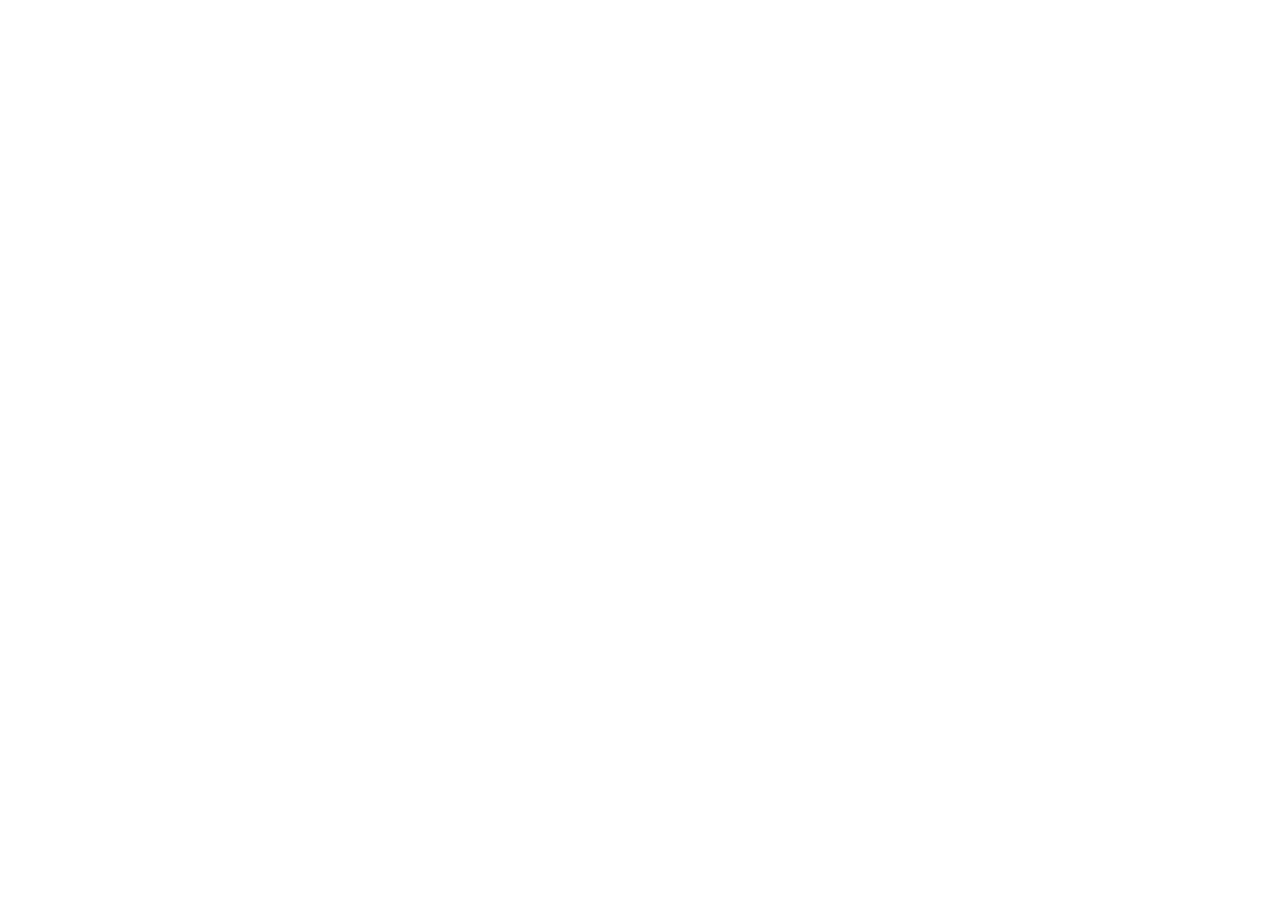
==== commit 3689ddf3: "Repair local FAQ, process slider and redirects" ====
--- a/faq/index.html
+++ b/faq/index.html
@@ -3,18 +3,24 @@
 <head>
   <meta charset="utf-8">
   <meta name="viewport" content="width=device-width, initial-scale=1">
-  <title>FAQ | Gutachter Heumaden</title>
-  <meta name="description" content="Häufige Fragen zu Gutachter Heumaden.">
+  <meta http-equiv="refresh" content="0; url=https://svb-brueckers.de/faq/">
+  <meta name="robots" content="noindex, follow">
+  <link rel="canonical" href="https://svb-brueckers.de/faq/">
+  <title>Weiterleitung zu den FAQ | SVB Brückers</title>
   <link rel="stylesheet" href="../css/style.css">
+  <script>
+    window.location.replace('https://svb-brueckers.de/faq/');
+  </script>
 </head>
 <body>
-  <main>
-    <h1>FAQ</h1>
-    <p>Hier entsteht der FAQ-Bereich von Gutachter Heumaden.</p>
-    <nav aria-label="Seitennavigation">
-      <a href="../index.html">Startseite</a>
-      <a href="../ratgeber/">Ratgeber</a>
-    </nav>
+  <main class="page-main">
+    <section class="section">
+      <div class="container">
+        <h1>Weiterleitung zu den FAQ</h1>
+        <p>Sie werden zu den vollständigen FAQ von SVB Brückers weitergeleitet.</p>
+        <p><a class="btn btn-primary" href="https://svb-brueckers.de/faq/">FAQ jetzt öffnen</a></p>
+      </div>
+    </section>
   </main>
 </body>
 </html>
--- a/css/style.css
+++ b/css/style.css
@@ -977,7 +977,7 @@
   justify-content: flex-start;
   gap: 10px;
   text-align: center;
-  scroll-snap-align: start;
+  scroll-snap-align: center;
   min-height: 292px;
   height: 100%;
   border: 1px solid #dce6f1;
@@ -1778,7 +1778,7 @@
 /* ---- Guide Cards ---- */
 .guide-cards {
   display: grid;
-  grid-template-columns: repeat(2, minmax(0, 1fr));
+  grid-template-columns: repeat(3, minmax(0, 1fr));
   gap: 24px;
 }
 
@@ -1988,7 +1988,7 @@
   transition: transform 0.25s ease;
 }
 
-.faq-panel {
+.js-enabled .faq-panel {
   max-height: 0;
   opacity: 0;
   overflow: hidden;
@@ -2005,7 +2005,7 @@
   max-width: 72ch;
 }
 
-.faq-item.is-open .faq-panel {
+.js-enabled .faq-item.is-open .faq-panel {
   opacity: 1;
 }
 
@@ -2267,7 +2267,7 @@
   left: 20px;
   right: 20px;
   bottom: 20px;
-  z-index: 300;
+  z-index: 10000;
 }
 
 .consent-banner[hidden] {
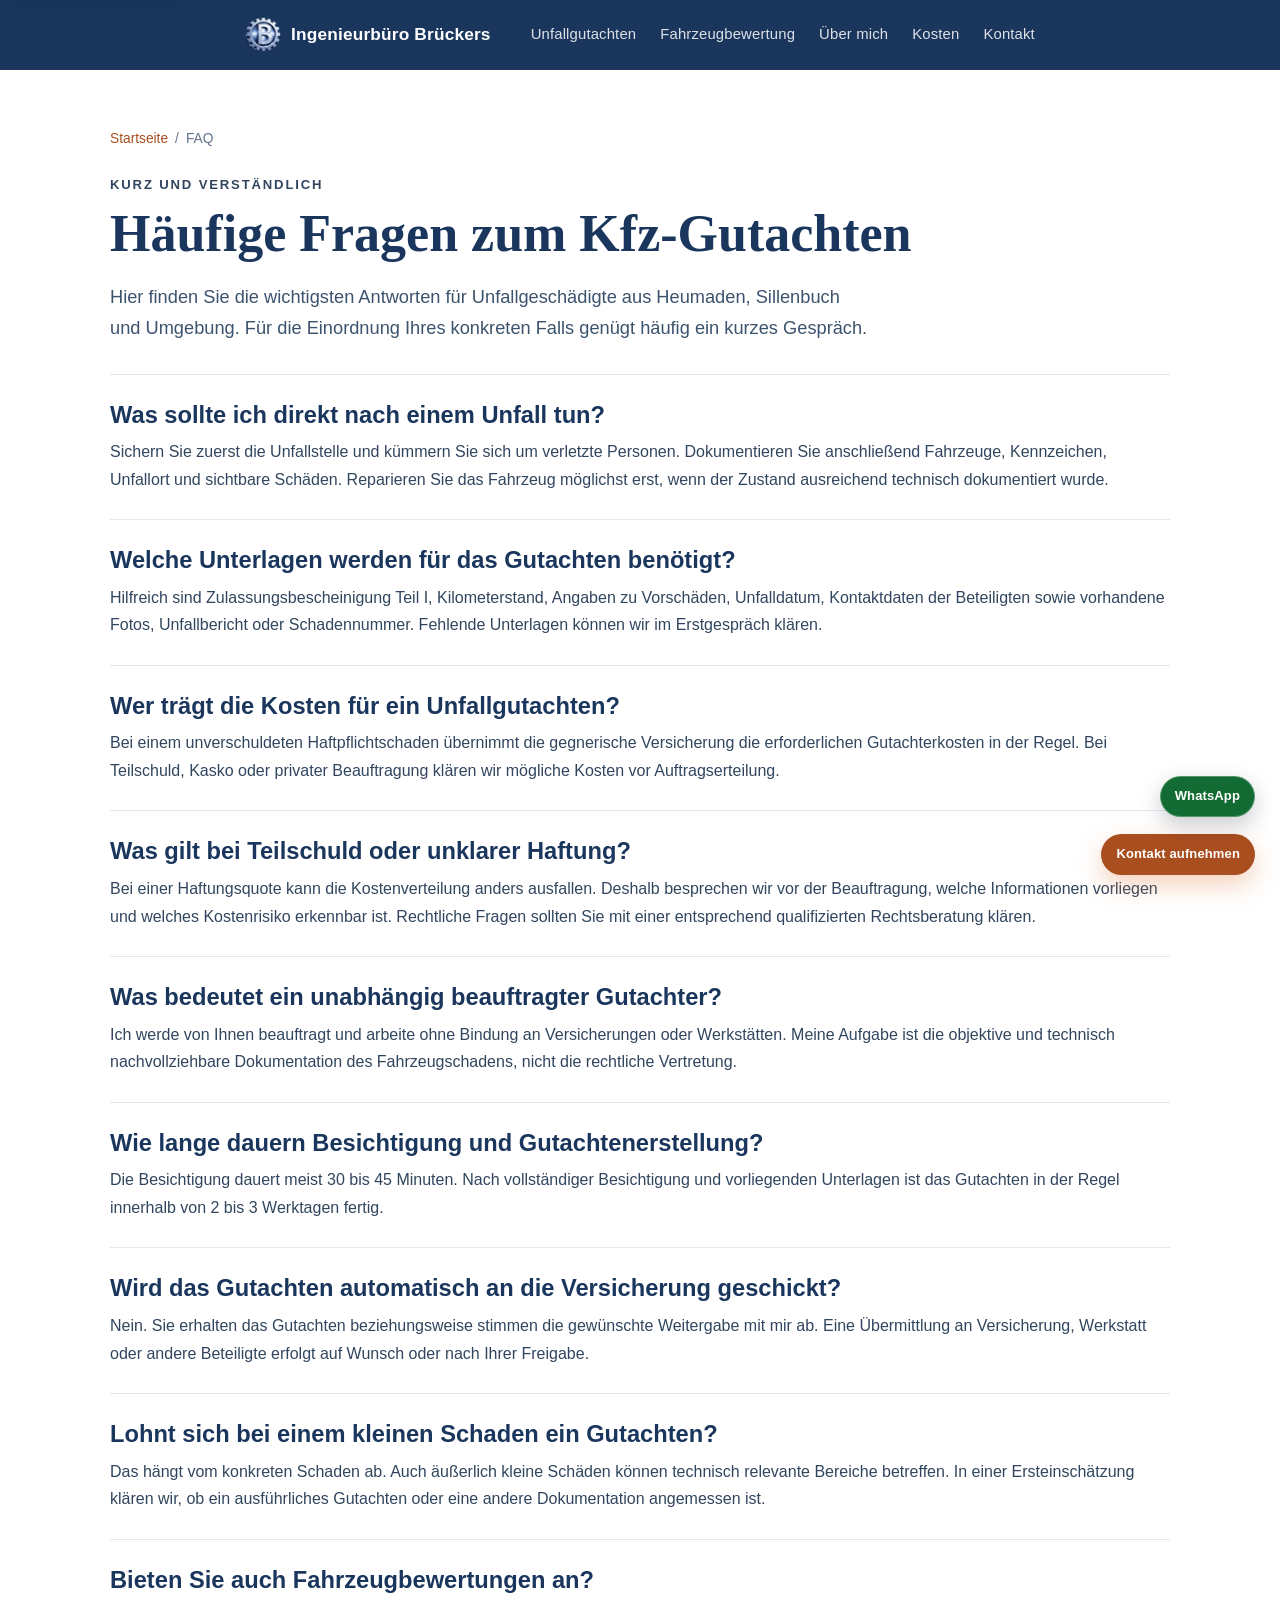
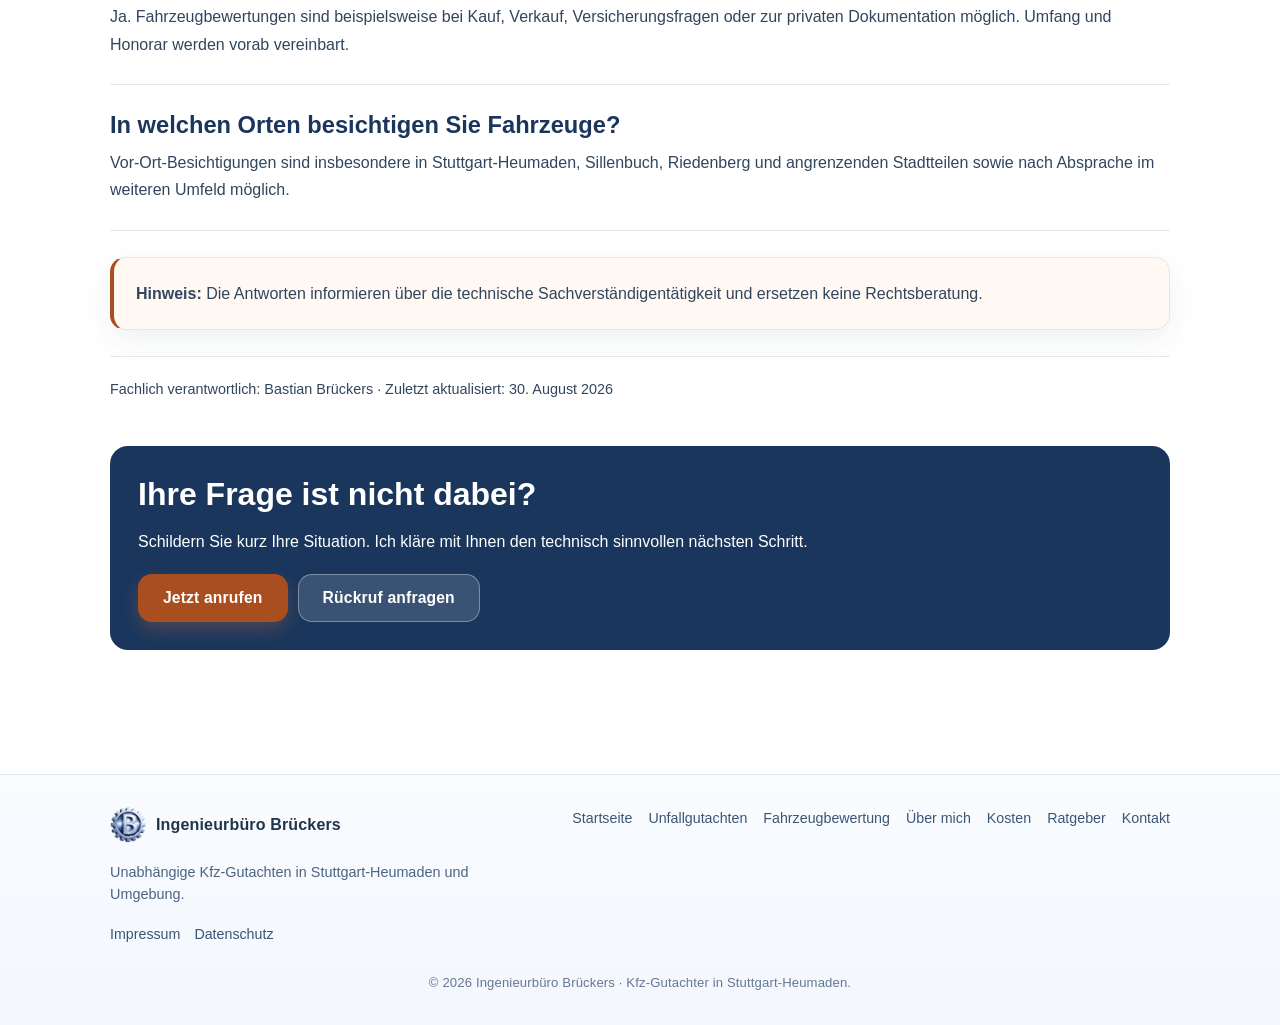
==== commit 40c5e1de: "Improve trust, conversion and local SEO" ====
--- a/faq/index.html
+++ b/faq/index.html
@@ -3,24 +3,70 @@
 <head>
   <meta charset="utf-8">
   <meta name="viewport" content="width=device-width, initial-scale=1">
-  <meta http-equiv="refresh" content="0; url=https://svb-brueckers.de/faq/">
-  <meta name="robots" content="noindex, follow">
-  <link rel="canonical" href="https://svb-brueckers.de/faq/">
-  <title>Weiterleitung zu den FAQ | SVB Brückers</title>
-  <link rel="stylesheet" href="../css/style.css">
-  <script>
-    window.location.replace('https://svb-brueckers.de/faq/');
+  <title>FAQ zum Kfz-Gutachten | Stuttgart-Heumaden</title>
+  <meta name="description" content="Antworten zu Ablauf, Kosten, Unterlagen, Teilschuld, Bagatellschaden und Dauer eines Kfz-Gutachtens in Stuttgart-Heumaden.">
+  <meta name="robots" content="index, follow">
+  <link rel="canonical" href="https://gutachter-heumaden.de/faq/">
+  <link rel="stylesheet" href="/css/style.css">
+  <link rel="icon" type="image/webp" href="/images/svb-brueckers-logo.webp">
+  <meta property="og:title" content="Häufige Fragen zum Kfz-Gutachten in Heumaden">
+  <meta property="og:description" content="Ablauf, Kosten und Unterlagen verständlich beantwortet.">
+  <meta property="og:url" content="https://gutachter-heumaden.de/faq/">
+  <meta property="og:type" content="article">
+  <meta property="og:image" content="https://gutachter-heumaden.de/images/bastian-brueckers-portrait.jpg">
+  <script type="application/ld+json">
+  {
+    "@context": "https://schema.org",
+    "@type": "FAQPage",
+    "mainEntity": [
+      {"@type":"Question","name":"Was sollte ich direkt nach einem Unfall tun?","acceptedAnswer":{"@type":"Answer","text":"Sichern Sie zuerst die Unfallstelle und kümmern Sie sich um verletzte Personen. Dokumentieren Sie anschließend Fahrzeuge, Kennzeichen, Unfallort und sichtbare Schäden. Reparieren Sie das Fahrzeug möglichst erst, wenn der Zustand ausreichend technisch dokumentiert wurde."}},
+      {"@type":"Question","name":"Welche Unterlagen werden für das Gutachten benötigt?","acceptedAnswer":{"@type":"Answer","text":"Hilfreich sind Zulassungsbescheinigung Teil I, Kilometerstand, Angaben zu Vorschäden, Unfalldatum, Kontaktdaten der Beteiligten sowie vorhandene Fotos, Unfallbericht oder Schadennummer. Fehlende Unterlagen können wir im Erstgespräch klären."}},
+      {"@type":"Question","name":"Wer trägt die Kosten für ein Unfallgutachten?","acceptedAnswer":{"@type":"Answer","text":"Bei einem unverschuldeten Haftpflichtschaden übernimmt die gegnerische Versicherung die erforderlichen Gutachterkosten in der Regel. Bei Teilschuld, Kasko oder privater Beauftragung klären wir mögliche Kosten vor Auftragserteilung."}},
+      {"@type":"Question","name":"Was gilt bei Teilschuld oder unklarer Haftung?","acceptedAnswer":{"@type":"Answer","text":"Bei einer Haftungsquote kann die Kostenverteilung anders ausfallen. Deshalb besprechen wir vor der Beauftragung, welche Informationen vorliegen und welches Kostenrisiko erkennbar ist. Rechtliche Fragen sollten Sie mit einer entsprechend qualifizierten Rechtsberatung klären."}},
+      {"@type":"Question","name":"Was bedeutet ein unabhängig beauftragter Gutachter?","acceptedAnswer":{"@type":"Answer","text":"Ich werde von Ihnen beauftragt und arbeite ohne Bindung an Versicherungen oder Werkstätten. Meine Aufgabe ist die objektive und technisch nachvollziehbare Dokumentation des Fahrzeugschadens, nicht die rechtliche Vertretung."}},
+      {"@type":"Question","name":"Wie lange dauern Besichtigung und Gutachtenerstellung?","acceptedAnswer":{"@type":"Answer","text":"Die Besichtigung dauert meist 30 bis 45 Minuten. Nach vollständiger Besichtigung und vorliegenden Unterlagen ist das Gutachten in der Regel innerhalb von 2 bis 3 Werktagen fertig."}},
+      {"@type":"Question","name":"Wird das Gutachten automatisch an die Versicherung geschickt?","acceptedAnswer":{"@type":"Answer","text":"Nein. Sie erhalten das Gutachten beziehungsweise stimmen die gewünschte Weitergabe mit mir ab. Eine Übermittlung an Versicherung, Werkstatt oder andere Beteiligte erfolgt auf Wunsch oder nach Ihrer Freigabe."}},
+      {"@type":"Question","name":"Lohnt sich bei einem kleinen Schaden ein Gutachten?","acceptedAnswer":{"@type":"Answer","text":"Das hängt vom konkreten Schaden ab. Auch äußerlich kleine Schäden können technisch relevante Bereiche betreffen. In einer Ersteinschätzung klären wir, ob ein ausführliches Gutachten oder eine andere Dokumentation angemessen ist."}},
+      {"@type":"Question","name":"Bieten Sie auch Fahrzeugbewertungen an?","acceptedAnswer":{"@type":"Answer","text":"Ja. Fahrzeugbewertungen sind beispielsweise bei Kauf, Verkauf, Versicherungsfragen oder zur privaten Dokumentation möglich. Umfang und Honorar werden vorab vereinbart."}},
+      {"@type":"Question","name":"In welchen Orten besichtigen Sie Fahrzeuge?","acceptedAnswer":{"@type":"Answer","text":"Vor-Ort-Besichtigungen sind insbesondere in Stuttgart-Heumaden, Sillenbuch, Riedenberg und angrenzenden Stadtteilen sowie nach Absprache im weiteren Umfeld möglich."}}
+    ]
+  }
   </script>
+  <script defer src="/js/main.js"></script>
 </head>
 <body>
-  <main class="page-main">
-    <section class="section">
-      <div class="container">
-        <h1>Weiterleitung zu den FAQ</h1>
-        <p>Sie werden zu den vollständigen FAQ von SVB Brückers weitergeleitet.</p>
-        <p><a class="btn btn-primary" href="https://svb-brueckers.de/faq/">FAQ jetzt öffnen</a></p>
+  <a class="skip-link" href="#main-content">Zum Inhalt springen</a>
+  <header class="header" id="top"><div class="container header-inner"><a href="/" class="logo" aria-label="Zur Startseite von Gutachter Heumaden"><img src="/images/svb-brueckers-logo.webp" alt="Logo des Ingenieurbüros Brückers" width="36" height="36" class="logo-img"><span class="logo-text">Ingenieurbüro Brückers</span></a><button class="menu-toggle" type="button" aria-label="Menü öffnen" aria-expanded="false" aria-controls="nav" onclick="toggleMenu()"><span></span><span></span><span></span></button><nav class="nav" id="nav" aria-label="Hauptnavigation"><a href="/leistungen/unfallgutachten/" onclick="closeMenu()">Unfallgutachten</a><a href="/leistungen/fahrzeugbewertung/" onclick="closeMenu()">Fahrzeugbewertung</a><a href="/ueber-mich/" onclick="closeMenu()">Über mich</a><a href="/kosten/" onclick="closeMenu()">Kosten</a><a href="/#kontakt" onclick="closeMenu()">Kontakt</a></nav></div></header>
+  <div class="header-spacer" aria-hidden="true"></div>
+
+  <main id="main-content" class="content-page">
+    <div class="container content-page__inner">
+      <nav class="breadcrumb" aria-label="Brotkrümelnavigation"><a href="/">Startseite</a><span aria-hidden="true">/</span><span>FAQ</span></nav>
+      <p class="eyebrow">Kurz und verständlich</p>
+      <h1>Häufige Fragen zum Kfz-Gutachten</h1>
+      <p class="lead">Hier finden Sie die wichtigsten Antworten für Unfallgeschädigte aus Heumaden, Sillenbuch und Umgebung. Für die Einordnung Ihres konkreten Falls genügt häufig ein kurzes Gespräch.</p>
+
+      <div class="content-faq">
+        <section><h2>Was sollte ich direkt nach einem Unfall tun?</h2><p>Sichern Sie zuerst die Unfallstelle und kümmern Sie sich um verletzte Personen. Dokumentieren Sie anschließend Fahrzeuge, Kennzeichen, Unfallort und sichtbare Schäden. Reparieren Sie das Fahrzeug möglichst erst, wenn der Zustand ausreichend technisch dokumentiert wurde.</p></section>
+        <section><h2>Welche Unterlagen werden für das Gutachten benötigt?</h2><p>Hilfreich sind Zulassungsbescheinigung Teil I, Kilometerstand, Angaben zu Vorschäden, Unfalldatum, Kontaktdaten der Beteiligten sowie vorhandene Fotos, Unfallbericht oder Schadennummer. Fehlende Unterlagen können wir im Erstgespräch klären.</p></section>
+        <section><h2>Wer trägt die Kosten für ein Unfallgutachten?</h2><p>Bei einem unverschuldeten Haftpflichtschaden übernimmt die gegnerische Versicherung die erforderlichen Gutachterkosten in der Regel. Bei Teilschuld, Kasko oder privater Beauftragung klären wir mögliche Kosten vor Auftragserteilung.</p></section>
+        <section><h2>Was gilt bei Teilschuld oder unklarer Haftung?</h2><p>Bei einer Haftungsquote kann die Kostenverteilung anders ausfallen. Deshalb besprechen wir vor der Beauftragung, welche Informationen vorliegen und welches Kostenrisiko erkennbar ist. Rechtliche Fragen sollten Sie mit einer entsprechend qualifizierten Rechtsberatung klären.</p></section>
+        <section><h2>Was bedeutet ein unabhängig beauftragter Gutachter?</h2><p>Ich werde von Ihnen beauftragt und arbeite ohne Bindung an Versicherungen oder Werkstätten. Meine Aufgabe ist die objektive und technisch nachvollziehbare Dokumentation des Fahrzeugschadens, nicht die rechtliche Vertretung.</p></section>
+        <section><h2>Wie lange dauern Besichtigung und Gutachtenerstellung?</h2><p>Die Besichtigung dauert meist 30 bis 45 Minuten. Nach vollständiger Besichtigung und vorliegenden Unterlagen ist das Gutachten in der Regel innerhalb von 2 bis 3 Werktagen fertig.</p></section>
+        <section><h2>Wird das Gutachten automatisch an die Versicherung geschickt?</h2><p>Nein. Sie erhalten das Gutachten beziehungsweise stimmen die gewünschte Weitergabe mit mir ab. Eine Übermittlung an Versicherung, Werkstatt oder andere Beteiligte erfolgt auf Wunsch oder nach Ihrer Freigabe.</p></section>
+        <section><h2>Lohnt sich bei einem kleinen Schaden ein Gutachten?</h2><p>Das hängt vom konkreten Schaden ab. Auch äußerlich kleine Schäden können technisch relevante Bereiche betreffen. In einer Ersteinschätzung klären wir, ob ein ausführliches Gutachten oder eine andere Dokumentation angemessen ist.</p></section>
+        <section><h2>Bieten Sie auch Fahrzeugbewertungen an?</h2><p>Ja. Fahrzeugbewertungen sind beispielsweise bei Kauf, Verkauf, Versicherungsfragen oder zur privaten Dokumentation möglich. Umfang und Honorar werden vorab vereinbart.</p></section>
+        <section><h2>In welchen Orten besichtigen Sie Fahrzeuge?</h2><p>Vor-Ort-Besichtigungen sind insbesondere in Stuttgart-Heumaden, Sillenbuch, Riedenberg und angrenzenden Stadtteilen sowie nach Absprache im weiteren Umfeld möglich.</p></section>
       </div>
-    </section>
+
+      <div class="note-box"><p><strong>Hinweis:</strong> Die Antworten informieren über die technische Sachverständigentätigkeit und ersetzen keine Rechtsberatung.</p></div>
+      <p class="source-list">Fachlich verantwortlich: Bastian Brückers · Zuletzt aktualisiert: 30. August 2026</p>
+      <section class="page-cta"><h2>Ihre Frage ist nicht dabei?</h2><p>Schildern Sie kurz Ihre Situation. Ich kläre mit Ihnen den technisch sinnvollen nächsten Schritt.</p><div class="page-cta__actions"><a class="btn btn-primary" href="tel:+491759415528">Jetzt anrufen</a><a class="btn btn-secondary" href="/#kontakt">Rückruf anfragen</a></div></section>
+    </div>
   </main>
+
+  <footer class="footer footer--article"><div class="container footer-inner footer-inner--article"><div class="footer-brand-wrap"><div class="footer-brand"><img src="/images/svb-brueckers-logo.webp" alt="Logo des Ingenieurbüros Brückers" width="36" height="36" class="logo-img"><span class="logo-text">Ingenieurbüro Brückers</span></div><p class="footer-trust">Unabhängige Kfz-Gutachten in Stuttgart-Heumaden und Umgebung.</p></div><nav class="footer-links footer-links--primary" aria-label="Schnellzugriff"><a href="/">Startseite</a><a href="/leistungen/unfallgutachten/">Unfallgutachten</a><a href="/leistungen/fahrzeugbewertung/">Fahrzeugbewertung</a><a href="/ueber-mich/">Über mich</a><a href="/kosten/">Kosten</a><a href="/ratgeber/">Ratgeber</a><a href="/#kontakt">Kontakt</a></nav><nav class="footer-links footer-links--legal" aria-label="Rechtliches"><a href="/impressum.html">Impressum</a><a href="/datenschutz.html">Datenschutz</a></nav><p class="footer-copy">&copy; 2026 Ingenieurbüro Brückers · Kfz-Gutachter in Stuttgart-Heumaden.</p></div></footer>
+  <a href="/#kontakt" class="contact-fab" aria-label="Kontakt aufnehmen">Kontakt aufnehmen</a>
+  <a href="https://wa.me/491759415528?text=Hallo%20Herr%20Br%C3%BCckers,%20ich%20habe%20eine%20Frage%20zu%20einem%20Gutachten." class="whatsapp-fab" target="_blank" rel="noopener noreferrer" aria-label="Kontakt per WhatsApp"><span class="fab-text">WhatsApp</span></a>
 </body>
 </html>
--- a/css/style.css
+++ b/css/style.css
@@ -10,11 +10,452 @@
   padding: 0;
 }
 
+/* ========================================
+   2026 Trust, Conversion & Content Update
+   ======================================== */
+
+.skip-link {
+  position: fixed;
+  top: 10px;
+  left: 10px;
+  z-index: 1000;
+  padding: 10px 14px;
+  border-radius: 8px;
+  background: #fff;
+  color: var(--primary);
+  box-shadow: 0 6px 24px rgba(15, 23, 42, 0.22);
+  transform: translateY(-150%);
+}
+
+.skip-link:focus {
+  transform: translateY(0);
+}
+
+.hero {
+  min-height: min(760px, calc(100vh - 70px));
+  padding: 64px 20px 54px;
+}
+
+.hero-content {
+  width: min(100%, 820px);
+  max-width: 820px;
+  transform: none;
+}
+
+.hero h1 {
+  max-width: 800px;
+  margin-right: auto;
+  margin-left: auto;
+  font-size: clamp(2.15rem, 5vw, 3.45rem);
+}
+
+.hero-badge {
+  margin-bottom: 14px;
+  font-size: 0.92rem;
+  letter-spacing: 0.12em;
+  text-transform: uppercase;
+}
+
+.hero-sub {
+  max-width: 700px;
+  margin-bottom: 22px;
+  font-size: clamp(1rem, 2vw, 1.18rem);
+  line-height: 1.6;
+}
+
+.hero-proof {
+  display: flex;
+  justify-content: center;
+  flex-wrap: wrap;
+  gap: 8px 18px;
+  margin: 0 auto 24px;
+  padding: 0;
+  list-style: none;
+  color: rgba(255, 255, 255, 0.94);
+  font-size: 0.92rem;
+  font-weight: 600;
+}
+
+.hero-proof li {
+  position: relative;
+  padding-left: 18px;
+}
+
+.hero-proof li::before {
+  content: "✓";
+  position: absolute;
+  left: 0;
+  color: #ffb46f;
+}
+
+.hero-cost-note {
+  max-width: 720px;
+  margin: 18px auto 0;
+  padding: 11px 14px;
+  border: 1px solid rgba(255, 255, 255, 0.22);
+  border-radius: 12px;
+  background: rgba(10, 28, 52, 0.52);
+  color: rgba(255, 255, 255, 0.92);
+  font-size: 0.84rem;
+  line-height: 1.45;
+}
+
+.eyebrow,
+.section-kicker {
+  margin-bottom: 8px;
+  color: var(--accent);
+  font-size: 0.82rem;
+  font-weight: 750;
+  letter-spacing: 0.14em;
+  text-transform: uppercase;
+}
+
+.section-kicker {
+  text-align: center;
+}
+
+.compact-cta {
+  padding-top: 44px;
+  padding-bottom: 44px;
+}
+
+.compact-cta__inner,
+.location-card {
+  display: grid;
+  grid-template-columns: minmax(0, 1.6fr) minmax(220px, 0.7fr);
+  gap: 34px;
+  align-items: center;
+}
+
+.compact-cta h2,
+.location-card h3 {
+  margin-bottom: 10px;
+  color: var(--primary);
+  line-height: 1.25;
+}
+
+.compact-cta__actions,
+.location-card__actions {
+  display: grid;
+  gap: 10px;
+}
+
+.service-card {
+  display: flex;
+  flex-direction: column;
+}
+
+.service-link {
+  display: inline-flex;
+  align-items: center;
+  gap: 6px;
+  margin-top: auto;
+  padding-top: 18px;
+  color: #b85722;
+  font-weight: 750;
+}
+
+.service-link:hover {
+  color: var(--primary);
+}
+
+.location-card {
+  margin-top: 30px;
+  padding: 26px;
+  border: 1px solid var(--border);
+  border-radius: 18px;
+  background: linear-gradient(135deg, #fff 0%, #f4f8fd 100%);
+  box-shadow: 0 14px 36px rgba(26, 54, 93, 0.09);
+}
+
+.cost-summary {
+  max-width: 820px;
+  margin: 24px auto 0;
+  padding: 20px 22px;
+  border: 1px solid rgba(255, 255, 255, 0.22);
+  border-radius: 14px;
+  background: rgba(255, 255, 255, 0.08);
+  color: rgba(255, 255, 255, 0.94);
+}
+
+.cost-summary .service-link {
+  color: #ffb46f;
+}
+
+.testimonial-content h3 {
+  margin-bottom: 10px;
+  color: var(--primary);
+}
+
+.form-honeypot {
+  position: absolute !important;
+  width: 1px !important;
+  height: 1px !important;
+  padding: 0 !important;
+  border: 0 !important;
+  overflow: hidden !important;
+  clip: rect(0, 0, 0, 0) !important;
+  white-space: nowrap !important;
+}
+
+.form-help,
+.optional {
+  color: var(--text-light);
+  font-size: 0.82rem;
+  font-weight: 450;
+  line-height: 1.45;
+}
+
+.form-help--center {
+  margin-top: 12px;
+  text-align: center;
+}
+
+.form-consent {
+  display: grid;
+  grid-template-columns: 20px 1fr;
+  gap: 10px;
+  align-items: start;
+  margin: 4px 0 16px;
+}
+
+.form-consent input {
+  width: 18px;
+  height: 18px;
+  margin-top: 3px;
+  accent-color: var(--accent);
+}
+
+.form-consent label {
+  color: var(--text-light);
+  font-size: 0.88rem;
+  line-height: 1.5;
+}
+
+.form-consent a {
+  color: #a94e1f;
+  text-decoration: underline;
+  text-underline-offset: 2px;
+}
+
+.form-error {
+  margin: -4px 0 12px;
+  color: #9f2727;
+  font-size: 0.88rem;
+  font-weight: 650;
+}
+
+.content-page {
+  padding: 58px 0 78px;
+}
+
+.content-page__inner {
+  max-width: 880px;
+  margin: 0 auto;
+}
+
+.content-page h1 {
+  max-width: 820px;
+  margin-bottom: 18px;
+  color: var(--primary);
+  font-family: Georgia, serif;
+  font-size: clamp(2.1rem, 5vw, 3.25rem);
+  line-height: 1.12;
+}
+
+.content-page h2 {
+  margin: 42px 0 14px;
+  color: var(--primary);
+  font-size: clamp(1.45rem, 3vw, 2rem);
+  line-height: 1.25;
+}
+
+.content-page h3 {
+  margin: 26px 0 8px;
+  color: var(--primary);
+}
+
+.content-page p,
+.content-page li {
+  color: #31465e;
+  line-height: 1.72;
+}
+
+.content-page p + p {
+  margin-top: 14px;
+}
+
+.content-page ul,
+.content-page ol {
+  margin: 14px 0 20px 22px;
+}
+
+.content-page li + li {
+  margin-top: 8px;
+}
+
+.lead {
+  max-width: 760px;
+  color: #3c536e !important;
+  font-size: 1.14rem;
+}
+
+.breadcrumb {
+  display: flex;
+  flex-wrap: wrap;
+  gap: 7px;
+  margin-bottom: 24px;
+  color: #61738a;
+  font-size: 0.86rem;
+}
+
+.breadcrumb a {
+  color: #a94e1f;
+}
+
+.fact-grid,
+.article-grid,
+.cost-grid {
+  display: grid;
+  grid-template-columns: repeat(2, minmax(0, 1fr));
+  gap: 18px;
+  margin: 24px 0;
+}
+
+.fact-card,
+.article-card,
+.cost-card,
+.note-box {
+  padding: 22px;
+  border: 1px solid var(--border);
+  border-radius: 15px;
+  background: #fff;
+  box-shadow: 0 10px 28px rgba(26, 54, 93, 0.07);
+}
+
+.fact-card h2,
+.fact-card h3,
+.article-card h2,
+.article-card h3,
+.cost-card h2,
+.cost-card h3 {
+  margin-top: 0;
+}
+
+.note-box {
+  margin: 26px 0;
+  border-left: 4px solid var(--accent);
+  background: #fff8f3;
+}
+
+.page-cta {
+  margin-top: 44px;
+  padding: 28px;
+  border-radius: 18px;
+  background: var(--primary);
+  color: #fff;
+}
+
+.page-cta h2,
+.page-cta p {
+  color: #fff;
+}
+
+.page-cta h2 {
+  margin-top: 0;
+}
+
+.page-cta__actions {
+  display: flex;
+  flex-wrap: wrap;
+  gap: 10px;
+  margin-top: 18px;
+}
+
+.source-list {
+  padding-top: 20px;
+  border-top: 1px solid var(--border);
+  color: #61738a;
+  font-size: 0.9rem;
+}
+
+@media (max-width: 800px) {
+  .hero {
+    min-height: auto;
+    padding: 48px 18px 40px;
+  }
+
+  .hero h1 {
+    font-size: clamp(2rem, 9vw, 2.65rem);
+  }
+
+  .hero-proof {
+    display: grid;
+    justify-content: start;
+    width: fit-content;
+    max-width: 100%;
+    text-align: left;
+  }
+
+  .hero-cost-note {
+    text-align: left;
+  }
+
+  .compact-cta__inner,
+  .location-card,
+  .fact-grid,
+  .article-grid,
+  .cost-grid {
+    grid-template-columns: 1fr;
+  }
+
+  .compact-cta__actions,
+  .location-card__actions {
+    grid-template-columns: 1fr;
+  }
+
+  .logo-text {
+    max-width: 190px;
+    overflow: hidden;
+    text-overflow: ellipsis;
+    white-space: nowrap;
+  }
+}
+
+@media (max-width: 520px) {
+  .hero-buttons,
+  .hero-primary-group,
+  .hero-main-cta,
+  .hero-about-cta,
+  .hero-services-cta {
+    width: 100%;
+  }
+
+  .hero-primary-group {
+    display: grid;
+    grid-template-columns: 48px minmax(0, 1fr) 48px;
+  }
+
+  .hero-services-cta,
+  .hero-about-cta {
+    display: inline-flex;
+  }
+
+  .content-page {
+    padding-top: 38px;
+  }
+
+  .page-cta,
+  .location-card {
+    padding: 21px;
+  }
+}
+
 :root {
   --primary: #1a365d;
   --primary-light: #2d4a7c;
-  --accent: #E07A3A;
-  --accent-hover: #c96a2f;
+  --accent: #a94e1f;
+  --accent-hover: #873b18;
   --color-accent: var(--accent);
   --accent-soft: rgba(224, 122, 58, 0.14);
   --button-height: 54px;
@@ -4875,3 +5316,141 @@
     display: inline;
   }
 }
+
+/* Final cascade for the local conversion page */
+.hero {
+  min-height: min(760px, calc(100vh - 70px));
+  padding: 64px 20px 54px;
+}
+
+.hero-content {
+  width: min(100%, 820px);
+  max-width: 820px;
+  transform: none;
+}
+
+.hero h1 {
+  max-width: 800px;
+  margin-right: auto;
+  margin-left: auto;
+  font-size: clamp(2.15rem, 5vw, 3.45rem);
+}
+
+.hero-badge {
+  margin-bottom: 14px;
+  font-size: 0.92rem;
+  letter-spacing: 0.12em;
+  text-transform: uppercase;
+}
+
+.hero-sub {
+  max-width: 700px;
+  margin-bottom: 22px;
+  font-size: clamp(1rem, 2vw, 1.18rem);
+  line-height: 1.6;
+}
+
+.service-card {
+  display: flex;
+  flex-direction: column;
+}
+
+@media (max-width: 800px) {
+  .hero {
+    min-height: auto;
+    padding: 48px 18px 40px;
+  }
+
+  .hero h1 {
+    font-size: clamp(2rem, 9vw, 2.65rem);
+  }
+
+  .hero-content {
+    transform: none;
+  }
+
+  .hero-proof {
+    display: grid;
+    justify-content: start;
+    width: fit-content;
+    max-width: 100%;
+    text-align: left;
+  }
+
+  .hero-cost-note {
+    text-align: left;
+  }
+}
+
+@media (max-width: 520px) {
+  .hero-buttons,
+  .hero-main-cta,
+  .hero-about-cta,
+  .hero-services-cta {
+    width: 100%;
+  }
+
+  .hero-primary-group {
+    display: grid;
+    grid-template-columns: 48px minmax(0, 1fr) 48px;
+    width: 100%;
+  }
+
+  .hero-services-cta,
+  .hero-about-cta {
+    display: inline-flex;
+  }
+}
+
+.content-page a:not(.btn) {
+  color: #a94e1f;
+  text-decoration-thickness: 1px;
+  text-underline-offset: 3px;
+}
+
+.content-faq {
+  margin-top: 30px;
+  border-top: 1px solid var(--border);
+}
+
+.content-faq section {
+  padding: 26px 0;
+  border-bottom: 1px solid var(--border);
+}
+
+.content-faq h2 {
+  margin: 0 0 8px;
+  font-size: clamp(1.2rem, 2.5vw, 1.48rem);
+}
+
+/* Accessible action colors and mobile conversion shortcut */
+.hero-badge,
+.section-dark .section-note {
+  color: #ffb46f;
+}
+
+.whatsapp-fab,
+.floating-button.whatsapp {
+  background: #116b32;
+}
+
+.whatsapp-fab:hover,
+.floating-button.whatsapp:hover {
+  background: #0b5d2b;
+}
+
+@media (max-width: 768px) {
+  .contact-fab {
+    right: 12px;
+    bottom: calc(12px + env(safe-area-inset-bottom));
+    left: auto;
+    display: inline-flex;
+    min-height: 48px;
+    padding: 0 18px;
+    font-size: 0.9rem;
+  }
+
+  .whatsapp-fab {
+    display: none;
+  }
+}
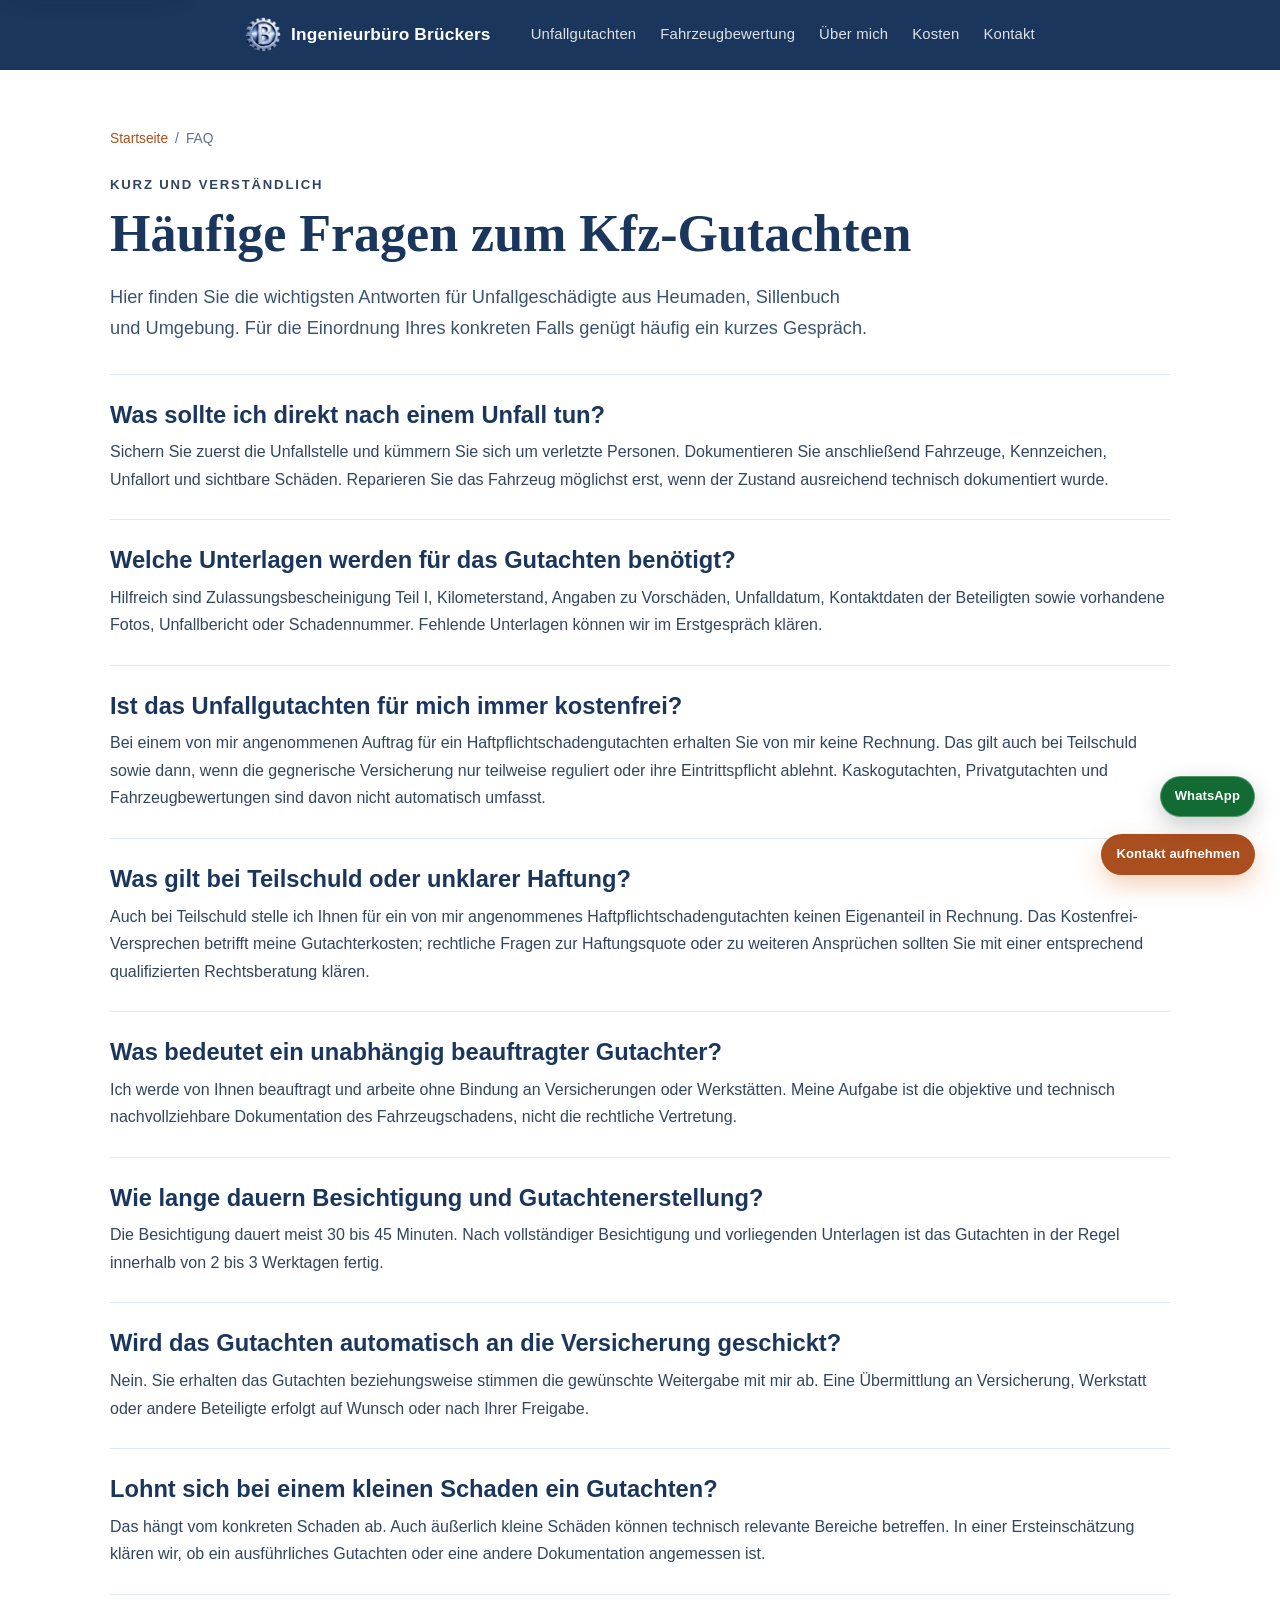
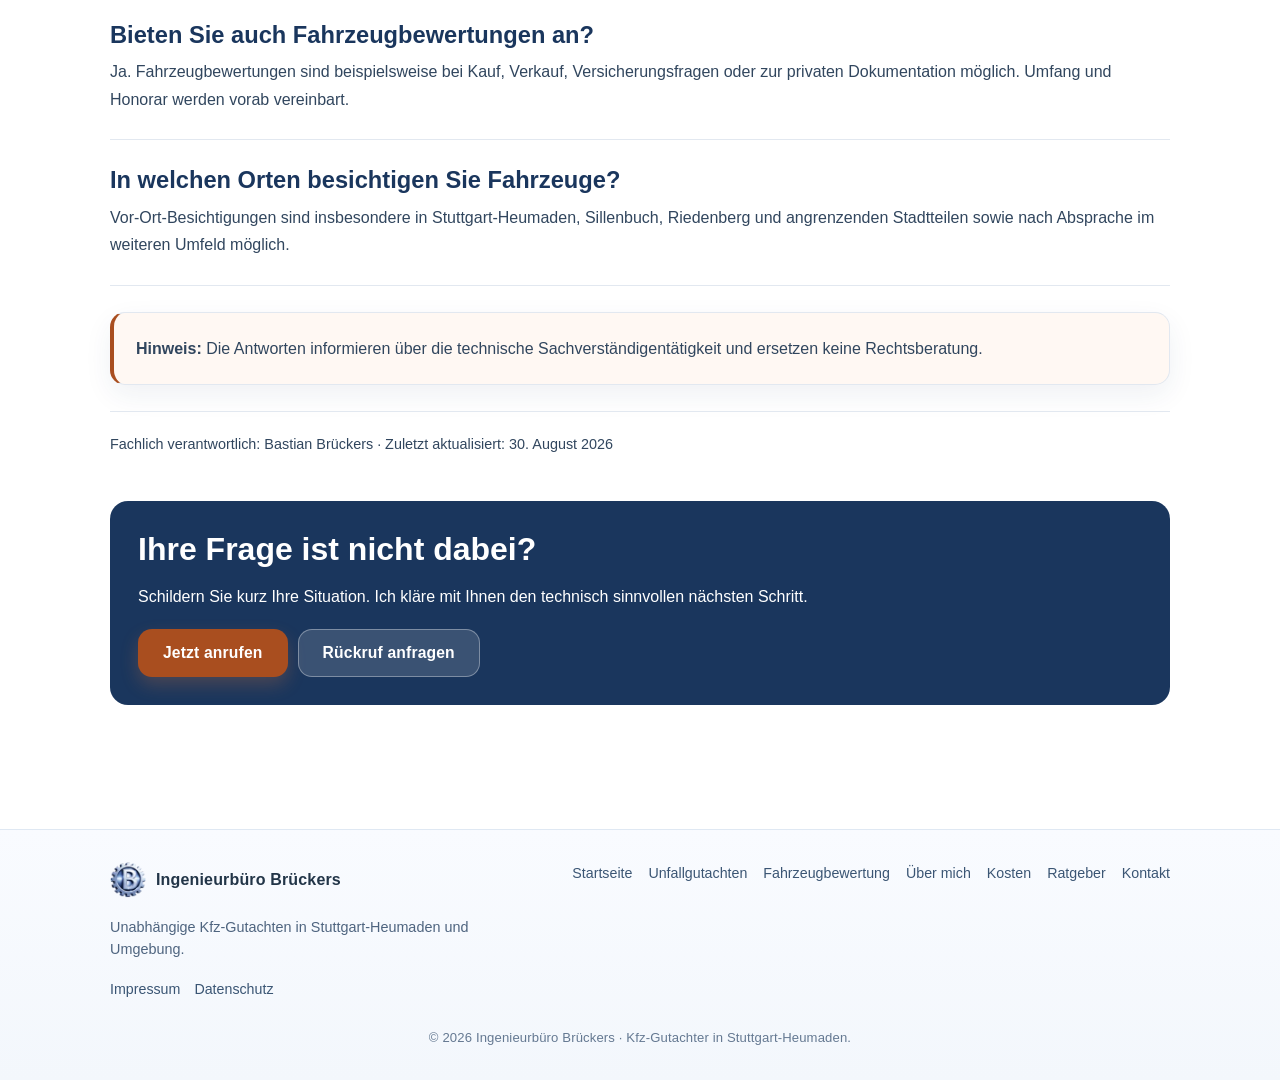
==== commit c5deb286: "Restore illustrated guide and free-service USP" ====
--- a/faq/index.html
+++ b/faq/index.html
@@ -21,8 +21,8 @@
     "mainEntity": [
       {"@type":"Question","name":"Was sollte ich direkt nach einem Unfall tun?","acceptedAnswer":{"@type":"Answer","text":"Sichern Sie zuerst die Unfallstelle und kümmern Sie sich um verletzte Personen. Dokumentieren Sie anschließend Fahrzeuge, Kennzeichen, Unfallort und sichtbare Schäden. Reparieren Sie das Fahrzeug möglichst erst, wenn der Zustand ausreichend technisch dokumentiert wurde."}},
       {"@type":"Question","name":"Welche Unterlagen werden für das Gutachten benötigt?","acceptedAnswer":{"@type":"Answer","text":"Hilfreich sind Zulassungsbescheinigung Teil I, Kilometerstand, Angaben zu Vorschäden, Unfalldatum, Kontaktdaten der Beteiligten sowie vorhandene Fotos, Unfallbericht oder Schadennummer. Fehlende Unterlagen können wir im Erstgespräch klären."}},
-      {"@type":"Question","name":"Wer trägt die Kosten für ein Unfallgutachten?","acceptedAnswer":{"@type":"Answer","text":"Bei einem unverschuldeten Haftpflichtschaden übernimmt die gegnerische Versicherung die erforderlichen Gutachterkosten in der Regel. Bei Teilschuld, Kasko oder privater Beauftragung klären wir mögliche Kosten vor Auftragserteilung."}},
-      {"@type":"Question","name":"Was gilt bei Teilschuld oder unklarer Haftung?","acceptedAnswer":{"@type":"Answer","text":"Bei einer Haftungsquote kann die Kostenverteilung anders ausfallen. Deshalb besprechen wir vor der Beauftragung, welche Informationen vorliegen und welches Kostenrisiko erkennbar ist. Rechtliche Fragen sollten Sie mit einer entsprechend qualifizierten Rechtsberatung klären."}},
+      {"@type":"Question","name":"Ist das Unfallgutachten für mich immer kostenfrei?","acceptedAnswer":{"@type":"Answer","text":"Bei einem von mir angenommenen Auftrag für ein Haftpflichtschadengutachten erhalten Sie von mir keine Rechnung. Das gilt auch bei Teilschuld sowie dann, wenn die gegnerische Versicherung nur teilweise reguliert oder ihre Eintrittspflicht ablehnt. Kaskogutachten, Privatgutachten und Fahrzeugbewertungen sind davon nicht automatisch umfasst."}},
+      {"@type":"Question","name":"Was gilt bei Teilschuld oder unklarer Haftung?","acceptedAnswer":{"@type":"Answer","text":"Auch bei Teilschuld stelle ich Ihnen für ein von mir angenommenes Haftpflichtschadengutachten keinen Eigenanteil in Rechnung. Das Kostenfrei-Versprechen betrifft meine Gutachterkosten; rechtliche Fragen zur Haftungsquote oder zu weiteren Ansprüchen sollten Sie mit einer entsprechend qualifizierten Rechtsberatung klären."}},
       {"@type":"Question","name":"Was bedeutet ein unabhängig beauftragter Gutachter?","acceptedAnswer":{"@type":"Answer","text":"Ich werde von Ihnen beauftragt und arbeite ohne Bindung an Versicherungen oder Werkstätten. Meine Aufgabe ist die objektive und technisch nachvollziehbare Dokumentation des Fahrzeugschadens, nicht die rechtliche Vertretung."}},
       {"@type":"Question","name":"Wie lange dauern Besichtigung und Gutachtenerstellung?","acceptedAnswer":{"@type":"Answer","text":"Die Besichtigung dauert meist 30 bis 45 Minuten. Nach vollständiger Besichtigung und vorliegenden Unterlagen ist das Gutachten in der Regel innerhalb von 2 bis 3 Werktagen fertig."}},
       {"@type":"Question","name":"Wird das Gutachten automatisch an die Versicherung geschickt?","acceptedAnswer":{"@type":"Answer","text":"Nein. Sie erhalten das Gutachten beziehungsweise stimmen die gewünschte Weitergabe mit mir ab. Eine Übermittlung an Versicherung, Werkstatt oder andere Beteiligte erfolgt auf Wunsch oder nach Ihrer Freigabe."}},
@@ -49,8 +49,8 @@
       <div class="content-faq">
         <section><h2>Was sollte ich direkt nach einem Unfall tun?</h2><p>Sichern Sie zuerst die Unfallstelle und kümmern Sie sich um verletzte Personen. Dokumentieren Sie anschließend Fahrzeuge, Kennzeichen, Unfallort und sichtbare Schäden. Reparieren Sie das Fahrzeug möglichst erst, wenn der Zustand ausreichend technisch dokumentiert wurde.</p></section>
         <section><h2>Welche Unterlagen werden für das Gutachten benötigt?</h2><p>Hilfreich sind Zulassungsbescheinigung Teil I, Kilometerstand, Angaben zu Vorschäden, Unfalldatum, Kontaktdaten der Beteiligten sowie vorhandene Fotos, Unfallbericht oder Schadennummer. Fehlende Unterlagen können wir im Erstgespräch klären.</p></section>
-        <section><h2>Wer trägt die Kosten für ein Unfallgutachten?</h2><p>Bei einem unverschuldeten Haftpflichtschaden übernimmt die gegnerische Versicherung die erforderlichen Gutachterkosten in der Regel. Bei Teilschuld, Kasko oder privater Beauftragung klären wir mögliche Kosten vor Auftragserteilung.</p></section>
-        <section><h2>Was gilt bei Teilschuld oder unklarer Haftung?</h2><p>Bei einer Haftungsquote kann die Kostenverteilung anders ausfallen. Deshalb besprechen wir vor der Beauftragung, welche Informationen vorliegen und welches Kostenrisiko erkennbar ist. Rechtliche Fragen sollten Sie mit einer entsprechend qualifizierten Rechtsberatung klären.</p></section>
+        <section><h2>Ist das Unfallgutachten für mich immer kostenfrei?</h2><p>Bei einem von mir angenommenen Auftrag für ein Haftpflichtschadengutachten erhalten Sie von mir keine Rechnung. Das gilt auch bei Teilschuld sowie dann, wenn die gegnerische Versicherung nur teilweise reguliert oder ihre Eintrittspflicht ablehnt. Kaskogutachten, Privatgutachten und Fahrzeugbewertungen sind davon nicht automatisch umfasst.</p></section>
+        <section><h2>Was gilt bei Teilschuld oder unklarer Haftung?</h2><p>Auch bei Teilschuld stelle ich Ihnen für ein von mir angenommenes Haftpflichtschadengutachten keinen Eigenanteil in Rechnung. Das Kostenfrei-Versprechen betrifft meine Gutachterkosten; rechtliche Fragen zur Haftungsquote oder zu weiteren Ansprüchen sollten Sie mit einer entsprechend qualifizierten Rechtsberatung klären.</p></section>
         <section><h2>Was bedeutet ein unabhängig beauftragter Gutachter?</h2><p>Ich werde von Ihnen beauftragt und arbeite ohne Bindung an Versicherungen oder Werkstätten. Meine Aufgabe ist die objektive und technisch nachvollziehbare Dokumentation des Fahrzeugschadens, nicht die rechtliche Vertretung.</p></section>
         <section><h2>Wie lange dauern Besichtigung und Gutachtenerstellung?</h2><p>Die Besichtigung dauert meist 30 bis 45 Minuten. Nach vollständiger Besichtigung und vorliegenden Unterlagen ist das Gutachten in der Regel innerhalb von 2 bis 3 Werktagen fertig.</p></section>
         <section><h2>Wird das Gutachten automatisch an die Versicherung geschickt?</h2><p>Nein. Sie erhalten das Gutachten beziehungsweise stimmen die gewünschte Weitergabe mit mir ab. Eine Übermittlung an Versicherung, Werkstatt oder andere Beteiligte erfolgt auf Wunsch oder nach Ihrer Freigabe.</p></section>
--- a/css/style.css
+++ b/css/style.css
@@ -5454,3 +5454,185 @@
     display: none;
   }
 }
+
+/* Kostenfrei-USP and restored illustrated guide */
+.cost-promise {
+  padding: 54px 0;
+  background: linear-gradient(135deg, #183458 0%, #244f7d 100%);
+  color: #fff;
+}
+
+.cost-promise__inner {
+  display: grid;
+  grid-template-columns: minmax(0, 1.35fr) minmax(280px, 0.9fr);
+  gap: 22px 46px;
+  align-items: center;
+}
+
+.cost-promise .eyebrow {
+  color: #ffbd7d;
+}
+
+.cost-promise h2 {
+  margin: 0 0 12px;
+  color: #fff;
+  font-size: clamp(1.9rem, 4vw, 2.75rem);
+}
+
+.cost-promise__copy > p:last-child {
+  color: rgba(255, 255, 255, 0.9);
+  font-size: 1.04rem;
+  line-height: 1.7;
+}
+
+.cost-promise__facts {
+  display: grid;
+  gap: 12px;
+  margin: 0;
+  padding: 0;
+  list-style: none;
+}
+
+.cost-promise__facts li {
+  position: relative;
+  padding: 14px 16px 14px 44px;
+  border: 1px solid rgba(255, 255, 255, 0.2);
+  border-radius: 14px;
+  background: rgba(255, 255, 255, 0.08);
+  color: #fff;
+  font-weight: 700;
+}
+
+.cost-promise__facts li::before {
+  content: "✓";
+  position: absolute;
+  top: 12px;
+  left: 16px;
+  color: #ffbd7d;
+  font-size: 1.15rem;
+  font-weight: 800;
+}
+
+.cost-promise__small {
+  grid-column: 1 / -1;
+  margin: 0;
+  padding-top: 16px;
+  border-top: 1px solid rgba(255, 255, 255, 0.18);
+  color: rgba(255, 255, 255, 0.78);
+  font-size: 0.82rem;
+  line-height: 1.55;
+}
+
+.cost-promise__small a {
+  color: #ffd3a4;
+  font-weight: 700;
+}
+
+.cost-free-note {
+  border-left-color: var(--accent);
+  background: #fff7ed;
+}
+
+.homepage-ratgeber .article-grid {
+  margin-top: 28px;
+}
+
+.homepage-ratgeber .ratgeber-card {
+  min-height: 400px;
+}
+
+.homepage-ratgeber .article-card-media {
+  background: #f7f9fc;
+}
+
+.ratgeber-actions {
+  display: flex;
+  justify-content: center;
+  flex-wrap: wrap;
+  gap: 12px;
+  margin-top: 30px;
+}
+
+.homepage-ratgeber .ratgeber-actions .btn-secondary {
+  border-color: #bac7d6;
+  background: #fff;
+  color: var(--primary);
+}
+
+.ratgeber-hero-panel {
+  display: grid;
+  grid-template-columns: minmax(0, 1.45fr) minmax(220px, 0.55fr);
+  gap: 38px;
+  align-items: center;
+  margin-bottom: 38px;
+  padding: 32px 38px;
+  border: 1px solid #dce6f1;
+  border-radius: 22px;
+  background: linear-gradient(145deg, #f9fbff 0%, #eef4fb 100%);
+  overflow: hidden;
+}
+
+.ratgeber-hero-panel h1 {
+  margin-bottom: 14px;
+}
+
+.ratgeber-hero-panel img {
+  width: min(100%, 245px);
+  max-height: 330px;
+  margin: 0 auto -34px;
+  object-fit: contain;
+  object-position: center bottom;
+}
+
+.ratgeber-source-note {
+  margin-top: 16px;
+  color: #40536a;
+  font-size: 0.91rem;
+  line-height: 1.6;
+}
+
+@media (max-width: 1180px) {
+  .hero {
+    flex-direction: column;
+  }
+
+  .hero-cost-badge {
+    position: relative;
+    top: auto;
+    right: auto;
+    left: auto;
+    width: clamp(116px, 15vw, 150px);
+    margin: 0 auto 14px;
+    flex: 0 0 auto;
+  }
+}
+
+@media (max-width: 800px) {
+  .hero-cost-badge {
+    width: 112px;
+  }
+
+  .hero-cost-badge-text {
+    font-size: 24px;
+  }
+
+  .cost-promise__inner,
+  .ratgeber-hero-panel {
+    grid-template-columns: 1fr;
+  }
+
+  .cost-promise {
+    padding: 42px 0;
+  }
+
+  .ratgeber-hero-panel {
+    padding: 26px 22px;
+    text-align: left;
+  }
+
+  .ratgeber-hero-panel img {
+    width: min(72%, 220px);
+    max-height: 270px;
+    margin-bottom: -28px;
+  }
+}
